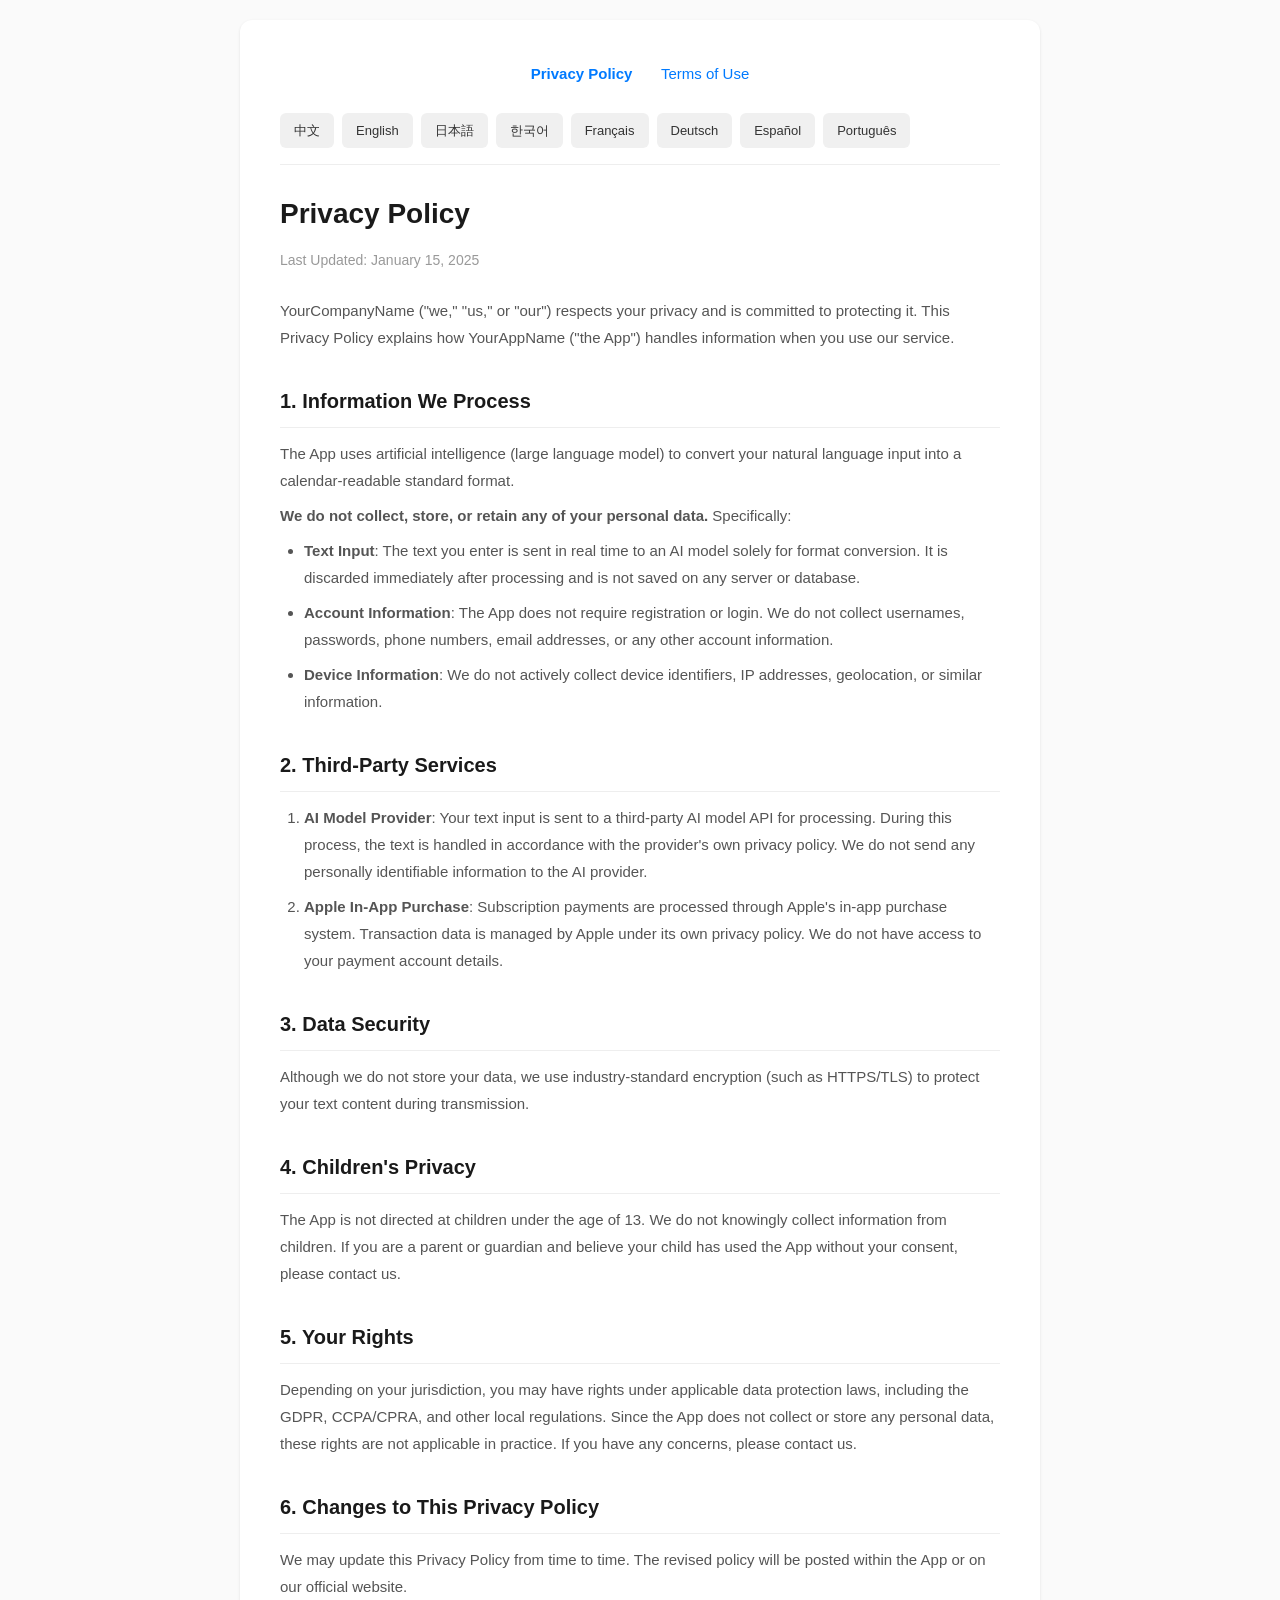
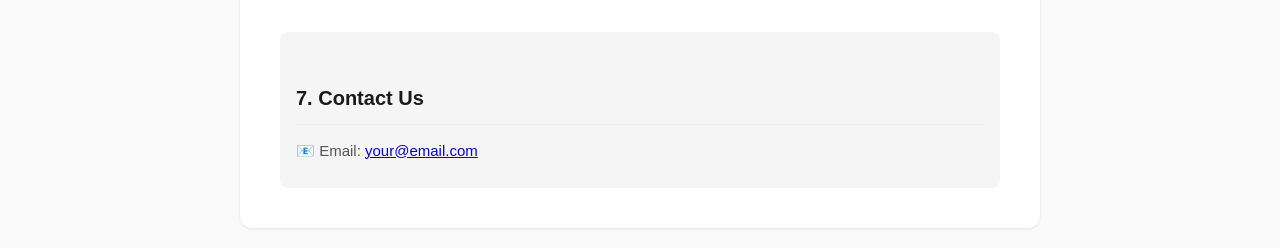
==== privacy.html @ 975d05fb "Create privacy.html" ====
<!DOCTYPE html>
<html lang="zh-CN">
<head>
    <meta charset="UTF-8">
    <meta name="viewport" content="width=device-width, initial-scale=1.0">
    <title>Privacy Policy - YourAppName</title>
    <link rel="stylesheet" href="style.css">
</head>
<body>
<div class="container">
    
    <div class="nav-links">
        <a href="privacy.html"><strong>Privacy Policy</strong></a>
        <a href="terms.html">Terms of Use</a>
    </div>

    <div class="lang-switcher">
        <a href="#" onclick="switchLang('zh')" class="active">中文</a>
        <a href="#" onclick="switchLang('en')">English</a>
        <a href="#" onclick="switchLang('ja')">日本語</a>
        <a href="#" onclick="switchLang('ko')">한국어</a>
        <a href="#" onclick="switchLang('fr')">Français</a>
        <a href="#" onclick="switchLang('de')">Deutsch</a>
        <a href="#" onclick="switchLang('es')">Español</a>
        <a href="#" onclick="switchLang('pt')">Português</a>
    </div>

    <!-- ==================== 中文 ==================== -->
    <div id="lang-zh" class="lang-section active">
        <h1>隐私政策</h1>
        <p class="update-date">最后更新日期：2025年1月15日</p>

        <p>YourCompanyName（以下简称"我们"）深知个人信息对您的重要性，我们将按照法律法规的规定，保护您的个人信息及隐私安全。在使用 YourAppName（以下简称"本应用"）之前，请您仔细阅读本隐私政策。</p>

        <h2>一、我们收集和处理的信息</h2>
        <p>本应用利用人工智能大语言模型，将您输入的自然语言文本转换为日历可读取的标准格式。</p>
        <p><strong>我们不会收集、存储或保留您的任何个人数据。</strong>具体而言：</p>
        <ul>
            <li><strong>文本输入内容</strong>：您输入的文本仅用于实时调用 AI 模型进行格式转换，处理完成后即时丢弃，不会保存至任何服务器或数据库。</li>
            <li><strong>账号信息</strong>：本应用无需注册或登录，不收集用户名、密码、手机号、邮箱等任何账号信息。</li>
            <li><strong>设备信息</strong>：我们不会主动收集您的设备标识符、IP 地址、地理位置等信息。</li>
        </ul>

        <h2>二、第三方服务</h2>
        <p>本应用可能涉及以下第三方服务：</p>
        <ol>
            <li><strong>AI 模型服务提供商</strong>：您输入的文本将被发送至第三方 AI 模型接口进行处理。该过程中，文本内容将按照服务提供商的隐私政策进行处理。我们不会向 AI 服务提供商发送任何可识别您身份的信息。</li>
            <li><strong>Apple 订阅服务</strong>：本应用的订阅付费通过 Apple 的应用内购买系统完成，相关交易信息由 Apple 根据其隐私政策处理，我们无法获取您的支付账户信息。</li>
        </ol>

        <h2>三、数据安全</h2>
        <p>尽管我们不存储您的数据，但在数据传输过程中，我们采用行业标准的加密措施（如 HTTPS/TLS）来保护您的文本内容在传输过程中的安全性。</p>

        <h2>四、儿童隐私</h2>
        <p>本应用不面向 13 周岁以下儿童。我们不会故意收集 13 周岁以下儿童的任何信息。如果您是家长或监护人，发现您的孩子在未经同意的情况下使用了本应用，请联系我们。</p>

        <h2>五、您的权利</h2>
        <p>根据您所在司法管辖区的适用法律（包括但不限于《中华人民共和国个人信息保护法》、欧盟《通用数据保护条例》(GDPR)、美国《加州消费者隐私法》(CCPA)），您可能享有知悉和查阅、更正或删除、撤回同意及投诉的权利。</p>
        <p>由于本应用不收集或存储任何个人信息，上述权利在实际操作中无需行使。如有疑问，仍可通过下方联系方式与我们联系。</p>

        <h2>六、隐私政策的变更</h2>
        <p>我们可能会不时更新本隐私政策。更新后的政策将在本应用内或官方网站上公布，请您定期查阅。</p>

        <div class="contact">
            <h2>七、联系我们</h2>
            <p>📧 邮箱：<a href="mailto:your@email.com">your@email.com</a></p>
        </div>
    </div>

    <!-- ==================== English ==================== -->
    <div id="lang-en" class="lang-section">
        <h1>Privacy Policy</h1>
        <p class="update-date">Last Updated: January 15, 2025</p>

        <p>YourCompanyName ("we," "us," or "our") respects your privacy and is committed to protecting it. This Privacy Policy explains how YourAppName ("the App") handles information when you use our service.</p>

        <h2>1. Information We Process</h2>
        <p>The App uses artificial intelligence (large language model) to convert your natural language input into a calendar-readable standard format.</p>
        <p><strong>We do not collect, store, or retain any of your personal data.</strong> Specifically:</p>
        <ul>
            <li><strong>Text Input</strong>: The text you enter is sent in real time to an AI model solely for format conversion. It is discarded immediately after processing and is not saved on any server or database.</li>
            <li><strong>Account Information</strong>: The App does not require registration or login. We do not collect usernames, passwords, phone numbers, email addresses, or any other account information.</li>
            <li><strong>Device Information</strong>: We do not actively collect device identifiers, IP addresses, geolocation, or similar information.</li>
        </ul>

        <h2>2. Third-Party Services</h2>
        <ol>
            <li><strong>AI Model Provider</strong>: Your text input is sent to a third-party AI model API for processing. During this process, the text is handled in accordance with the provider's own privacy policy. We do not send any personally identifiable information to the AI provider.</li>
            <li><strong>Apple In-App Purchase</strong>: Subscription payments are processed through Apple's in-app purchase system. Transaction data is managed by Apple under its own privacy policy. We do not have access to your payment account details.</li>
        </ol>

        <h2>3. Data Security</h2>
        <p>Although we do not store your data, we use industry-standard encryption (such as HTTPS/TLS) to protect your text content during transmission.</p>

        <h2>4. Children's Privacy</h2>
        <p>The App is not directed at children under the age of 13. We do not knowingly collect information from children. If you are a parent or guardian and believe your child has used the App without your consent, please contact us.</p>

        <h2>5. Your Rights</h2>
        <p>Depending on your jurisdiction, you may have rights under applicable data protection laws, including the GDPR, CCPA/CPRA, and other local regulations. Since the App does not collect or store any personal data, these rights are not applicable in practice. If you have any concerns, please contact us.</p>

        <h2>6. Changes to This Privacy Policy</h2>
        <p>We may update this Privacy Policy from time to time. The revised policy will be posted within the App or on our official website.</p>

        <div class="contact">
            <h2>7. Contact Us</h2>
            <p>📧 Email: <a href="mailto:your@email.com">your@email.com</a></p>
        </div>
    </div>

    <!-- ==================== 日本語 ==================== -->
    <div id="lang-ja" class="lang-section">
        <h1>プライバシーポリシー</h1>
        <p class="update-date">最終更新日：2025年1月15日</p>

        <p>YourCompanyName（以下「当社」）は、お客様の個人情報の重要性を深く認識し、適用される法令に従い、お客様のプライバシーを保護いたします。</p>

        <h2>1. 取り扱う情報について</h2>
        <p>本アプリは、AI大規模言語モデルを活用し、お客様が入力した自然言語テキストをカレンダーで読み取り可能な標準フォーマットに変換するツールです。</p>
        <p><strong>当社は、お客様の個人データを一切収集・保存・保持いたしません。</strong></p>
        <ul>
            <li><strong>テキスト入力内容</strong>：処理完了後直ちに破棄されます。いかなるサーバーやデータベースにも保存されません。</li>
            <li><strong>アカウント情報</strong>：本アプリは会員登録やログインを必要としません。</li>
            <li><strong>端末情報</strong>：当社は、端末識別子、IPアドレス、位置情報等を能動的に収集することはありません。</li>
        </ul>

        <h2>2. 第三者サービスについて</h2>
        <ol>
            <li><strong>AIモデルサービス提供者</strong>：テキストは第三者のAIモデルAPIに送信されて処理されます。個人を特定できる情報を送信することはありません。</li>
            <li><strong>Appleアプリ内課金</strong>：サブスクリプション料金はAppleのシステムを通じて処理されます。</li>
        </ol>

        <h2>3. データの安全性</h2>
        <p>データ送信時には業界標準の暗号化技術（HTTPS/TLS等）を使用しています。</p>

        <h2>4. お子様のプライバシー</h2>
        <p>本アプリは13歳未満のお子様を対象としておりません。</p>

        <h2>5. お客様の権利</h2>
        <p>本アプリは個人情報を一切収集・保存しないため、実務上これらの権利を行使する必要はございません。</p>

        <h2>6. ポリシーの変更</h2>
        <p>当社は本プライバシーポリシーを随時更新することがあります。</p>

        <div class="contact">
            <h2>7. お問い合わせ</h2>
            <p>📧 メール：<a href="mailto:your@email.com">your@email.com</a></p>
        </div>
    </div>

    <!-- 其他语言用同样的结构，这里省略，实际使用时补全 -->
    <div id="lang-ko" class="lang-section">
        <h1>개인정보 처리방침</h1>
        <p class="update-date">최종 수정일: 2025년 1월 15일</p>
        <p>준비 중입니다. 영어 버전을 참고해 주세요.</p>
    </div>
    <div id="lang-fr" class="lang-section">
        <h1>Politique de Confidentialité</h1>
        <p class="update-date">Dernière mise à jour : 15 janvier 2025</p>
        <p>En cours de préparation. Veuillez vous référer à la version anglaise.</p>
    </div>
    <div id="lang-de" class="lang-section">
        <h1>Datenschutzrichtlinie</h1>
        <p class="update-date">Stand: 15. Januar 2025</p>
        <p>In Vorbereitung. Bitte beziehen Sie sich auf die englische Version.</p>
    </div>
    <div id="lang-es" class="lang-section">
        <h1>Política de Privacidad</h1>
        <p class="update-date">Última actualización: 15 de enero de 2025</p>
        <p>En preparación. Consulte la versión en inglés.</p>
    </div>
    <div id="lang-pt" class="lang-section">
        <h1>Política de Privacidade</h1>
        <p class="update-date">Última atualização: 15 de janeiro de 2025</p>
        <p>Em preparação. Consulte a versão em inglês.</p>
    </div>

</div>

<script>
function switchLang(lang) {
    document.querySelectorAll('.lang-section').forEach(el => el.classList.remove('active'));
    document.querySelectorAll('.lang-switcher a').forEach(el => el.classList.remove('active'));
    document.getElementById('lang-' + lang).classList.add('active');
    event.target.classList.add('active');
}

// 自动检测浏览器语言
(function() {
    const userLang = navigator.language || navigator.userLanguage;
    const langMap = {
        'zh': 'zh', 'en': 'en', 'ja': 'ja', 'ko': 'ko',
        'fr': 'fr', 'de': 'de', 'es': 'es', 'pt': 'pt'
    };
    const prefix = userLang.substring(0, 2).toLowerCase();
    if (langMap[prefix]) {
        switchLang(langMap[prefix]);
    }
})();
</script>
</body>
</html>
---- style.css ----
* {
    margin: 0;
    padding: 0;
    box-sizing: border-box;
}

body {
    font-family: -apple-system, BlinkMacSystemFont, "Segoe UI", Roboto, 
                 "Helvetica Neue", Arial, sans-serif;
    line-height: 1.8;
    color: #333;
    background: #fafafa;
    padding: 20px;
}

.container {
    max-width: 800px;
    margin: 0 auto;
    background: #fff;
    padding: 40px;
    border-radius: 12px;
    box-shadow: 0 1px 3px rgba(0,0,0,0.1);
}

h1 {
    font-size: 28px;
    margin-bottom: 8px;
    color: #1a1a1a;
}

h2 {
    font-size: 20px;
    margin-top: 32px;
    margin-bottom: 12px;
    color: #1a1a1a;
    border-bottom: 1px solid #eee;
    padding-bottom: 8px;
}

h3 {
    font-size: 16px;
    margin-top: 24px;
    margin-bottom: 8px;
    color: #333;
}

p, li {
    font-size: 15px;
    margin-bottom: 8px;
    color: #555;
}

ul, ol {
    padding-left: 24px;
    margin-bottom: 16px;
}

.update-date {
    color: #999;
    font-size: 14px;
    margin-bottom: 24px;
}

.contact {
    margin-top: 32px;
    padding: 16px;
    background: #f5f5f5;
    border-radius: 8px;
}

.lang-switcher {
    display: flex;
    flex-wrap: wrap;
    gap: 8px;
    margin-bottom: 24px;
    padding-bottom: 16px;
    border-bottom: 1px solid #eee;
}

.lang-switcher a {
    padding: 6px 14px;
    background: #f0f0f0;
    border-radius: 6px;
    text-decoration: none;
    color: #333;
    font-size: 13px;
}

.lang-switcher a:hover,
.lang-switcher a.active {
    background: #007AFF;
    color: #fff;
}

.lang-section {
    display: none;
}

.lang-section.active {
    display: block;
}

.nav-links {
    text-align: center;
    margin-bottom: 24px;
}

.nav-links a {
    color: #007AFF;
    text-decoration: none;
    margin: 0 12px;
    font-size: 15px;
}

@media (max-width: 600px) {
    .container {
        padding: 20px;
    }
    h1 { font-size: 22px; }
    h2 { font-size: 18px; }
}
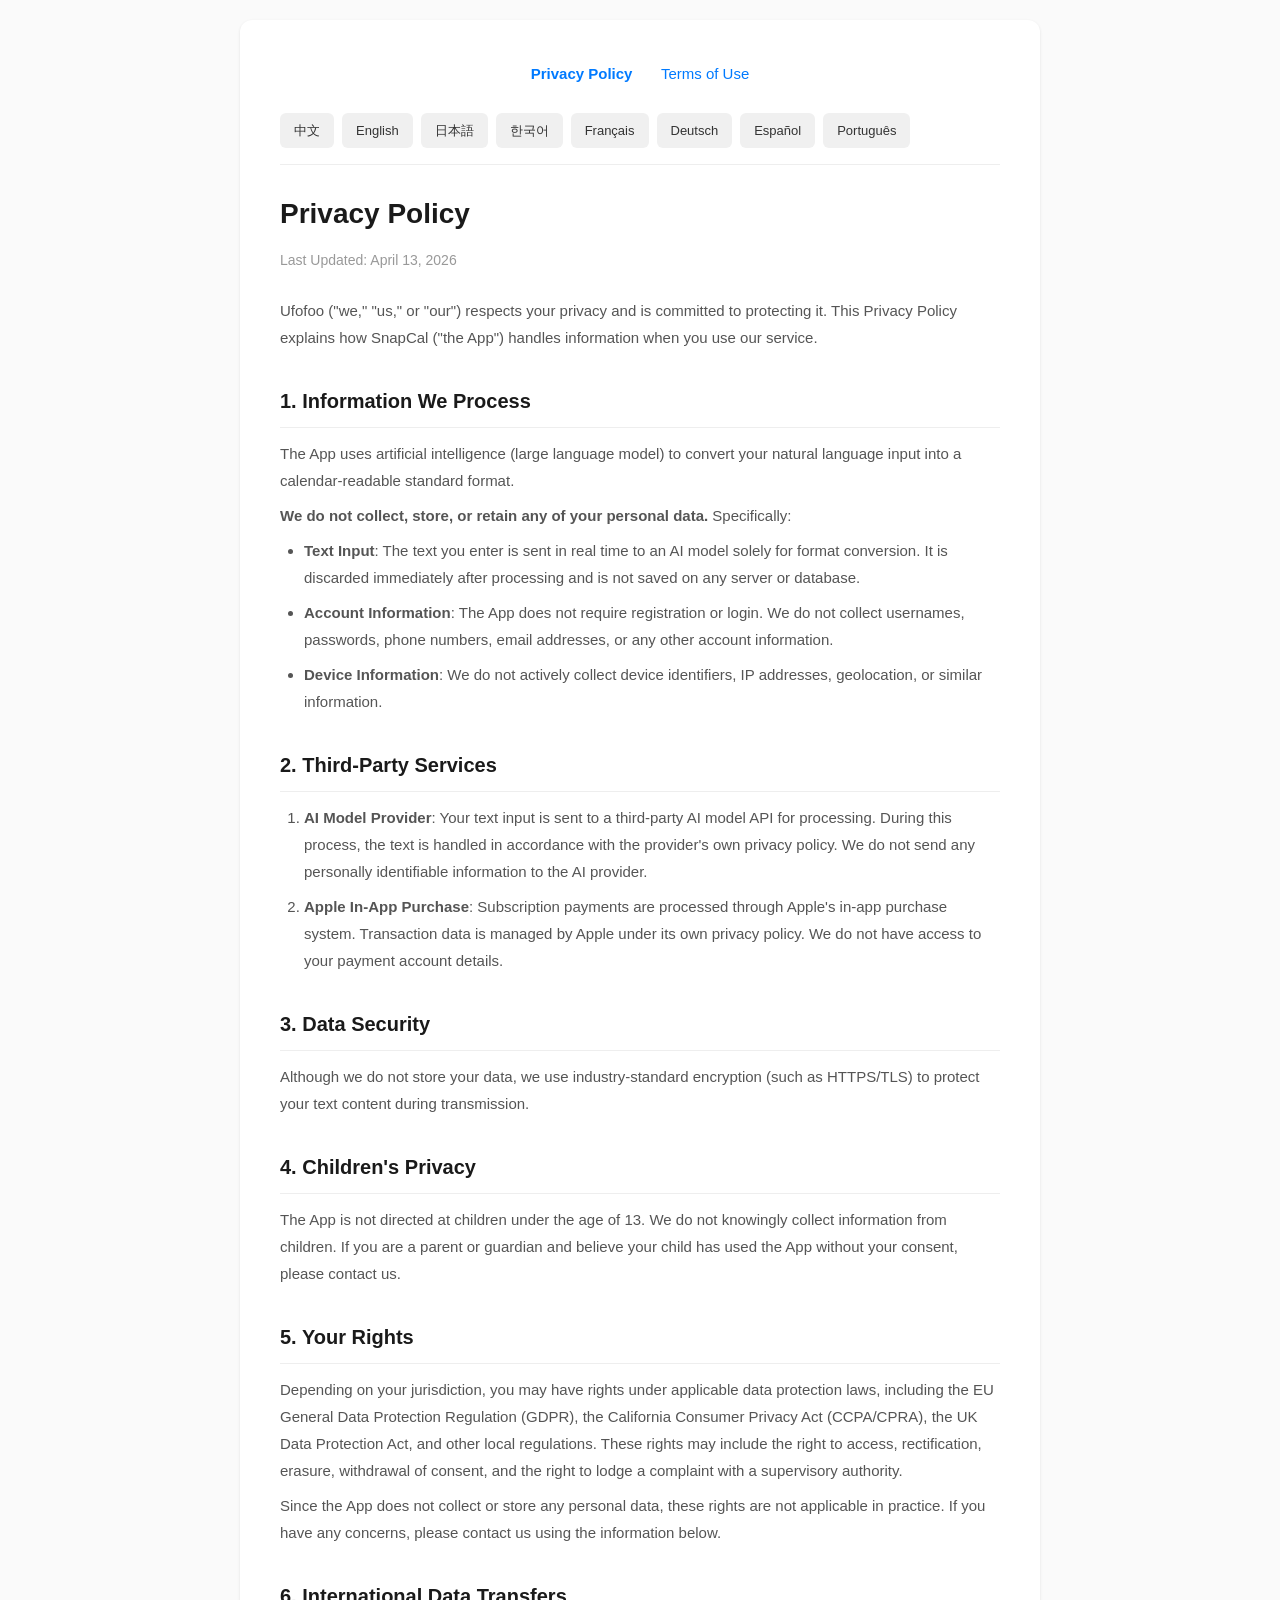
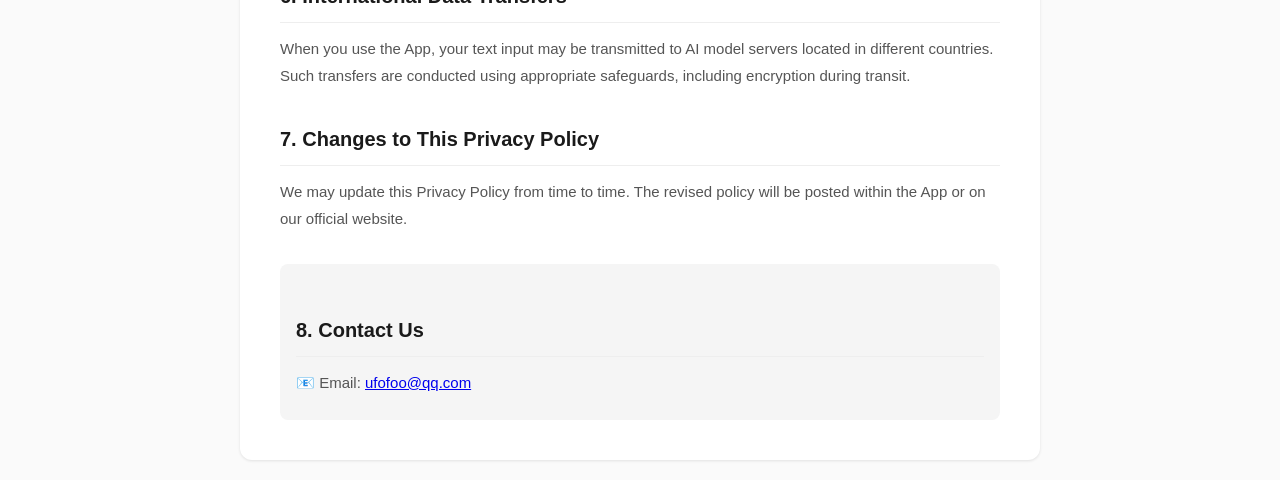
==== commit 43ecf6d3: "Update privacy.html" ====
--- a/privacy.html
+++ b/privacy.html
@@ -3,12 +3,12 @@
 <head>
     <meta charset="UTF-8">
     <meta name="viewport" content="width=device-width, initial-scale=1.0">
-    <title>Privacy Policy - YourAppName</title>
+    <title>Privacy Policy - SnapCal 速记历</title>
     <link rel="stylesheet" href="style.css">
 </head>
 <body>
 <div class="container">
-    
+
     <div class="nav-links">
         <a href="privacy.html"><strong>Privacy Policy</strong></a>
         <a href="terms.html">Terms of Use</a>
@@ -28,9 +28,9 @@
     <!-- ==================== 中文 ==================== -->
     <div id="lang-zh" class="lang-section active">
         <h1>隐私政策</h1>
-        <p class="update-date">最后更新日期：2025年1月15日</p>
-
-        <p>YourCompanyName（以下简称"我们"）深知个人信息对您的重要性，我们将按照法律法规的规定，保护您的个人信息及隐私安全。在使用 YourAppName（以下简称"本应用"）之前，请您仔细阅读本隐私政策。</p>
+        <p class="update-date">最后更新日期：2026年4月13日</p>
+
+        <p>浅水鱼ufofoo（以下简称"我们"）深知个人信息对您的重要性，我们将按照法律法规的规定，保护您的个人信息及隐私安全。在使用速记历（以下简称"本应用"）之前，请您仔细阅读本隐私政策。</p>
 
         <h2>一、我们收集和处理的信息</h2>
         <p>本应用利用人工智能大语言模型，将您输入的自然语言文本转换为日历可读取的标准格式。</p>
@@ -63,16 +63,16 @@
 
         <div class="contact">
             <h2>七、联系我们</h2>
-            <p>📧 邮箱：<a href="mailto:your@email.com">your@email.com</a></p>
+            <p>📧 邮箱：<a href="mailto:ufofoo@qq.com">ufofoo@qq.com</a></p>
         </div>
     </div>
 
     <!-- ==================== English ==================== -->
     <div id="lang-en" class="lang-section">
         <h1>Privacy Policy</h1>
-        <p class="update-date">Last Updated: January 15, 2025</p>
-
-        <p>YourCompanyName ("we," "us," or "our") respects your privacy and is committed to protecting it. This Privacy Policy explains how YourAppName ("the App") handles information when you use our service.</p>
+        <p class="update-date">Last Updated: April 13, 2026</p>
+
+        <p>Ufofoo ("we," "us," or "our") respects your privacy and is committed to protecting it. This Privacy Policy explains how SnapCal ("the App") handles information when you use our service.</p>
 
         <h2>1. Information We Process</h2>
         <p>The App uses artificial intelligence (large language model) to convert your natural language input into a calendar-readable standard format.</p>
@@ -96,105 +96,275 @@
         <p>The App is not directed at children under the age of 13. We do not knowingly collect information from children. If you are a parent or guardian and believe your child has used the App without your consent, please contact us.</p>
 
         <h2>5. Your Rights</h2>
-        <p>Depending on your jurisdiction, you may have rights under applicable data protection laws, including the GDPR, CCPA/CPRA, and other local regulations. Since the App does not collect or store any personal data, these rights are not applicable in practice. If you have any concerns, please contact us.</p>
-
-        <h2>6. Changes to This Privacy Policy</h2>
+        <p>Depending on your jurisdiction, you may have rights under applicable data protection laws, including the EU General Data Protection Regulation (GDPR), the California Consumer Privacy Act (CCPA/CPRA), the UK Data Protection Act, and other local regulations. These rights may include the right to access, rectification, erasure, withdrawal of consent, and the right to lodge a complaint with a supervisory authority.</p>
+        <p>Since the App does not collect or store any personal data, these rights are not applicable in practice. If you have any concerns, please contact us using the information below.</p>
+
+        <h2>6. International Data Transfers</h2>
+        <p>When you use the App, your text input may be transmitted to AI model servers located in different countries. Such transfers are conducted using appropriate safeguards, including encryption during transit.</p>
+
+        <h2>7. Changes to This Privacy Policy</h2>
         <p>We may update this Privacy Policy from time to time. The revised policy will be posted within the App or on our official website.</p>
 
         <div class="contact">
-            <h2>7. Contact Us</h2>
-            <p>📧 Email: <a href="mailto:your@email.com">your@email.com</a></p>
+            <h2>8. Contact Us</h2>
+            <p>📧 Email: <a href="mailto:ufofoo@qq.com">ufofoo@qq.com</a></p>
         </div>
     </div>
 
     <!-- ==================== 日本語 ==================== -->
     <div id="lang-ja" class="lang-section">
         <h1>プライバシーポリシー</h1>
-        <p class="update-date">最終更新日：2025年1月15日</p>
-
-        <p>YourCompanyName（以下「当社」）は、お客様の個人情報の重要性を深く認識し、適用される法令に従い、お客様のプライバシーを保護いたします。</p>
+        <p class="update-date">最終更新日：2026年4月13日</p>
+
+        <p>浅水鱼ufofoo（以下「当社」）は、お客様の個人情報の重要性を深く認識し、適用される法令に従い、お客様のプライバシーを保護いたします。SnapCal 速記历（以下「本アプリ」）をご利用いただく前に、本プライバシーポリシーをよくお読みください。</p>
 
         <h2>1. 取り扱う情報について</h2>
         <p>本アプリは、AI大規模言語モデルを活用し、お客様が入力した自然言語テキストをカレンダーで読み取り可能な標準フォーマットに変換するツールです。</p>
         <p><strong>当社は、お客様の個人データを一切収集・保存・保持いたしません。</strong></p>
         <ul>
-            <li><strong>テキスト入力内容</strong>：処理完了後直ちに破棄されます。いかなるサーバーやデータベースにも保存されません。</li>
-            <li><strong>アカウント情報</strong>：本アプリは会員登録やログインを必要としません。</li>
-            <li><strong>端末情報</strong>：当社は、端末識別子、IPアドレス、位置情報等を能動的に収集することはありません。</li>
+            <li><strong>テキスト入力内容</strong>：お客様が入力したテキストは、AIモデルによるフォーマット変換のためにリアルタイムで送信され、処理完了後直ちに破棄されます。いかなるサーバーやデータベースにも保存されません。</li>
+            <li><strong>アカウント情報</strong>：本アプリは会員登録やログインを必要としません。ユーザー名、パスワード、電話番号、メールアドレス等のアカウント情報は一切収集しません。</li>
+            <li><strong>端末情報</strong>：当社は、お客様の端末識別子、IPアドレス、位置情報等を能動的に収集することはありません。</li>
         </ul>
 
         <h2>2. 第三者サービスについて</h2>
         <ol>
-            <li><strong>AIモデルサービス提供者</strong>：テキストは第三者のAIモデルAPIに送信されて処理されます。個人を特定できる情報を送信することはありません。</li>
-            <li><strong>Appleアプリ内課金</strong>：サブスクリプション料金はAppleのシステムを通じて処理されます。</li>
+            <li><strong>AIモデルサービス提供者</strong>：お客様の入力テキストは、第三者のAIモデルAPIに送信されて処理されます。この過程において、テキストはサービス提供者のプライバシーポリシーに従って取り扱われます。当社からAIサービス提供者に対し、個人を特定できる情報を送信することはありません。</li>
+            <li><strong>Appleアプリ内課金</strong>：サブスクリプション料金は、Appleのアプリ内課金システムを通じて処理されます。取引情報はAppleのプライバシーポリシーに従って管理され、当社はお客様の決済アカウント情報にアクセスすることはできません。</li>
         </ol>
 
         <h2>3. データの安全性</h2>
-        <p>データ送信時には業界標準の暗号化技術（HTTPS/TLS等）を使用しています。</p>
+        <p>当社はお客様のデータを保存しませんが、データ送信時には業界標準の暗号化技術（HTTPS/TLS等）を使用し、テキスト内容の送信中の安全性を確保しています。</p>
 
         <h2>4. お子様のプライバシー</h2>
-        <p>本アプリは13歳未満のお子様を対象としておりません。</p>
+        <p>本アプリは13歳未満のお子様を対象としておりません。当社は13歳未満のお子様の情報を故意に収集することはありません。保護者の方で、お子様が同意なく本アプリを利用されたことに気づかれた場合は、下記の連絡先までご連絡ください。</p>
 
         <h2>5. お客様の権利</h2>
-        <p>本アプリは個人情報を一切収集・保存しないため、実務上これらの権利を行使する必要はございません。</p>
-
-        <h2>6. ポリシーの変更</h2>
-        <p>当社は本プライバシーポリシーを随時更新することがあります。</p>
+        <p>お客様の所在地の適用法令（個人情報保護法、EU一般データ保護規則（GDPR）等を含みます）に基づき、お客様は個人情報に関する一定の権利を有する場合があります。ただし、本アプリは個人情報を一切収集・保存しないため、実務上これらの権利を行使する必要はございません。ご不明な点がございましたら、下記までお問い合わせください。</p>
+
+        <h2>6. プライバシーポリシーの変更</h2>
+        <p>当社は、本プライバシーポリシーを随時更新することがあります。更新後のポリシーは本アプリ内または公式ウェブサイトに掲載いたします。</p>
 
         <div class="contact">
             <h2>7. お問い合わせ</h2>
-            <p>📧 メール：<a href="mailto:your@email.com">your@email.com</a></p>
-        </div>
-    </div>
-
-    <!-- 其他语言用同样的结构，这里省略，实际使用时补全 -->
+            <p>📧 メール：<a href="mailto:ufofoo@qq.com">ufofoo@qq.com</a></p>
+        </div>
+    </div>
+
+    <!-- ==================== 한국어 ==================== -->
     <div id="lang-ko" class="lang-section">
         <h1>개인정보 처리방침</h1>
-        <p class="update-date">최종 수정일: 2025년 1월 15일</p>
-        <p>준비 중입니다. 영어 버전을 참고해 주세요.</p>
-    </div>
+        <p class="update-date">최종 수정일: 2026년 4월 13일</p>
+
+        <p>浅水鱼ufofoo(이하 "당사")은 이용자의 개인정보를 소중히 여기며, 관련 법령에 따라 이용자의 개인정보와 프라이버시를 보호하기 위해 최선을 다하고 있습니다. SnapCal 速记历(이하 "본 앱")을 이용하시기 전에 본 개인정보 처리방침을 주의 깊게 읽어 주시기 바랍니다.</p>
+
+        <h2>1. 처리하는 정보</h2>
+        <p>본 앱은 인공지능 대규모 언어 모델(LLM)을 활용하여 이용자가 입력한 자연어 텍스트를 캘린더에서 읽을 수 있는 표준 형식으로 변환합니다.</p>
+        <p><strong>당사는 이용자의 개인정보를 일체 수집·저장·보유하지 않습니다.</strong> 구체적으로:</p>
+        <ul>
+            <li><strong>텍스트 입력 내용</strong>: 입력하신 텍스트는 AI 모델의 형식 변환을 위해 실시간으로 전송되며, 처리 완료 즉시 폐기됩니다. 어떠한 서버나 데이터베이스에도 저장되지 않습니다.</li>
+            <li><strong>계정 정보</strong>: 본 앱은 회원가입이나 로그인이 필요하지 않습니다. 아이디, 비밀번호, 전화번호, 이메일 주소 등 어떠한 계정 정보도 수집하지 않습니다.</li>
+            <li><strong>기기 정보</strong>: 당사는 이용자의 기기 식별자, IP 주소, 위치 정보 등을 능동적으로 수집하지 않습니다.</li>
+        </ul>
+
+        <h2>2. 제3자 서비스</h2>
+        <ol>
+            <li><strong>AI 모델 서비스 제공자</strong>: 이용자의 입력 텍스트는 제3자 AI 모델 API로 전송되어 처리됩니다. 이 과정에서 텍스트는 해당 서비스 제공자의 개인정보 처리방침에 따라 취급됩니다. 당사는 AI 서비스 제공자에게 개인을 식별할 수 있는 정보를 전송하지 않습니다.</li>
+            <li><strong>Apple 인앱 결제</strong>: 구독 결제는 Apple의 인앱 결제 시스템을 통해 처리됩니다. 거래 정보는 Apple의 개인정보 처리방침에 따라 관리되며, 당사는 이용자의 결제 계정 정보에 접근할 수 없습니다.</li>
+        </ol>
+
+        <h2>3. 데이터 보안</h2>
+        <p>당사는 이용자의 데이터를 저장하지 않지만, 데이터 전송 시 업계 표준 암호화 기술(HTTPS/TLS 등)을 사용하여 전송 중 텍스트 내용의 보안을 보장합니다.</p>
+
+        <h2>4. 아동 개인정보 보호</h2>
+        <p>본 앱은 만 14세 미만 아동을 대상으로 하지 않습니다. 당사는 만 14세 미만 아동의 정보를 고의로 수집하지 않습니다. 보호자께서 자녀가 동의 없이 본 앱을 이용한 사실을 발견하신 경우, 아래 연락처로 연락해 주시기 바랍니다.</p>
+
+        <h2>5. 이용자의 권리</h2>
+        <p>이용자는 소재지의 적용 법령(「개인정보 보호법」, EU 일반데이터보호규정(GDPR) 등 포함)에 따라 개인정보에 관한 일정한 권리를 가질 수 있습니다. 다만, 본 앱은 개인정보를 일체 수집·저장하지 않으므로, 실제로 해당 권리를 행사할 필요는 없습니다. 문의 사항이 있으시면 아래 연락처로 연락해 주시기 바랍니다.</p>
+
+        <h2>6. 개인정보 처리방침의 변경</h2>
+        <p>당사는 본 개인정보 처리방침을 수시로 변경할 수 있습니다. 변경된 방침은 본 앱 내 또는 공식 웹사이트에 게시됩니다.</p>
+
+        <div class="contact">
+            <h2>7. 문의하기</h2>
+            <p>📧 이메일: <a href="mailto:ufofoo@qq.com">ufofoo@qq.com</a></p>
+        </div>
+    </div>
+
+    <!-- ==================== Français ==================== -->
     <div id="lang-fr" class="lang-section">
         <h1>Politique de Confidentialité</h1>
-        <p class="update-date">Dernière mise à jour : 15 janvier 2025</p>
-        <p>En cours de préparation. Veuillez vous référer à la version anglaise.</p>
-    </div>
+        <p class="update-date">Dernière mise à jour : 13 avril 2026</p>
+
+        <p>Ufofoo (ci-après « nous ») accorde une grande importance à la protection de vos données personnelles et s'engage à les protéger conformément à la législation applicable. Veuillez lire attentivement la présente Politique de Confidentialité avant d'utiliser SnapCal 速记历 (ci-après « l'Application »).</p>
+
+        <h2>1. Informations que nous traitons</h2>
+        <p>L'Application utilise un modèle de langage à grande échelle (IA) pour convertir le texte en langage naturel que vous saisissez en un format standard lisible par les applications de calendrier.</p>
+        <p><strong>Nous ne collectons, ne stockons ni ne conservons aucune de vos données personnelles.</strong></p>
+        <ul>
+            <li><strong>Contenu textuel saisi</strong> : Le texte que vous saisissez est envoyé en temps réel au modèle d'IA uniquement pour la conversion de format. Il est immédiatement supprimé après traitement et n'est enregistré sur aucun serveur ni base de données.</li>
+            <li><strong>Informations de compte</strong> : L'Application ne nécessite ni inscription ni connexion. Nous ne collectons aucun nom d'utilisateur, mot de passe, numéro de téléphone, adresse e-mail ou autre information de compte.</li>
+            <li><strong>Informations sur l'appareil</strong> : Nous ne collectons pas activement les identifiants de votre appareil, votre adresse IP, votre géolocalisation ni toute information similaire.</li>
+        </ul>
+
+        <h2>2. Services tiers</h2>
+        <ol>
+            <li><strong>Fournisseur de modèle d'IA</strong> : Votre texte est envoyé à une API de modèle d'IA tiers pour traitement. Le texte est traité conformément à la politique de confidentialité du fournisseur. Nous ne transmettons aucune information personnellement identifiable au fournisseur d'IA.</li>
+            <li><strong>Achats intégrés Apple</strong> : Les paiements d'abonnement sont traités via le système d'achats intégrés d'Apple. Les informations de transaction sont gérées par Apple conformément à sa propre politique de confidentialité. Nous n'avons pas accès aux informations de votre compte de paiement.</li>
+        </ol>
+
+        <h2>3. Sécurité des données</h2>
+        <p>Bien que nous ne stockions pas vos données, nous utilisons des mesures de chiffrement conformes aux normes de l'industrie (telles que HTTPS/TLS) pour protéger la sécurité de votre contenu textuel pendant la transmission.</p>
+
+        <h2>4. Protection des mineurs</h2>
+        <p>L'Application ne s'adresse pas aux enfants de moins de 16 ans. Nous ne collectons pas sciemment d'informations concernant des mineurs. Si vous êtes un parent ou un tuteur légal et que vous constatez que votre enfant a utilisé l'Application sans votre consentement, veuillez nous contacter.</p>
+
+        <h2>5. Vos droits</h2>
+        <p>En fonction de votre juridiction, vous pouvez disposer de droits en vertu des lois applicables en matière de protection des données, notamment le Règlement Général sur la Protection des Données (RGPD) de l'Union européenne. L'Application ne collectant ni ne stockant aucune donnée personnelle, ces droits n'ont pas lieu de s'exercer en pratique. Pour toute question, veuillez nous contacter aux coordonnées ci-dessous.</p>
+
+        <h2>6. Modifications de la Politique de Confidentialité</h2>
+        <p>Nous pouvons mettre à jour la présente Politique de Confidentialité de temps à autre. La version révisée sera publiée dans l'Application ou sur notre site officiel.</p>
+
+        <div class="contact">
+            <h2>7. Nous contacter</h2>
+            <p>📧 E-mail : <a href="mailto:ufofoo@qq.com">ufofoo@qq.com</a></p>
+        </div>
+    </div>
+
+    <!-- ==================== Deutsch ==================== -->
     <div id="lang-de" class="lang-section">
         <h1>Datenschutzrichtlinie</h1>
-        <p class="update-date">Stand: 15. Januar 2025</p>
-        <p>In Vorbereitung. Bitte beziehen Sie sich auf die englische Version.</p>
-    </div>
+        <p class="update-date">Stand: 13. April 2026</p>
+
+        <p>Ufofoo (im Folgenden „wir") nimmt den Schutz Ihrer persönlichen Daten sehr ernst und verpflichtet sich, Ihre Privatsphäre gemäß den geltenden Gesetzen zu schützen. Bitte lesen Sie diese Datenschutzrichtlinie sorgfältig durch, bevor Sie SnapCal 速记历 (im Folgenden „die App") nutzen.</p>
+
+        <h2>1. Welche Informationen wir verarbeiten</h2>
+        <p>Die App nutzt ein KI-gestütztes großes Sprachmodell, um von Ihnen eingegebenen natürlichen Text in ein kalenderlesbares Standardformat umzuwandeln.</p>
+        <p><strong>Wir erheben, speichern oder bewahren keinerlei persönliche Daten von Ihnen auf.</strong></p>
+        <ul>
+            <li><strong>Texteingaben</strong>: Der von Ihnen eingegebene Text wird in Echtzeit an das KI-Modell zur Formatumwandlung übermittelt und nach der Verarbeitung sofort verworfen. Er wird auf keinem Server oder in keiner Datenbank gespeichert.</li>
+            <li><strong>Kontoinformationen</strong>: Die App erfordert keine Registrierung oder Anmeldung. Wir erheben keine Benutzernamen, Passwörter, Telefonnummern, E-Mail-Adressen oder sonstige Kontodaten.</li>
+            <li><strong>Geräteinformationen</strong>: Wir erheben nicht aktiv Gerätekennungen, IP-Adressen, Standortdaten oder ähnliche Informationen.</li>
+        </ul>
+
+        <h2>2. Drittanbieterdienste</h2>
+        <ol>
+            <li><strong>KI-Modell-Anbieter</strong>: Ihr eingegebener Text wird zur Verarbeitung an eine KI-Modell-API eines Drittanbieters übermittelt. Dabei wird der Text gemäß der Datenschutzrichtlinie des jeweiligen Anbieters behandelt. Wir übermitteln dem KI-Anbieter keine personenbezogenen Daten.</li>
+            <li><strong>Apple In-App-Käufe</strong>: Abonnementzahlungen werden über Apples In-App-Kaufsystem abgewickelt. Transaktionsdaten werden von Apple gemäß dessen eigener Datenschutzrichtlinie verwaltet. Wir haben keinen Zugang zu Ihren Zahlungskontodaten.</li>
+        </ol>
+
+        <h2>3. Datensicherheit</h2>
+        <p>Obwohl wir Ihre Daten nicht speichern, setzen wir bei der Datenübertragung branchenübliche Verschlüsselungsmaßnahmen (wie HTTPS/TLS) ein, um die Sicherheit Ihrer Textinhalte während der Übertragung zu gewährleisten.</p>
+
+        <h2>4. Datenschutz für Kinder</h2>
+        <p>Die App richtet sich nicht an Kinder unter 16 Jahren. Wir erheben wissentlich keine Daten von Kindern. Wenn Sie als Elternteil oder Erziehungsberechtigter feststellen, dass Ihr Kind die App ohne Ihre Zustimmung genutzt hat, kontaktieren Sie uns bitte.</p>
+
+        <h2>5. Ihre Rechte</h2>
+        <p>Je nach Ihrer Rechtsordnung können Ihnen gemäß den geltenden Datenschutzgesetzen bestimmte Rechte zustehen, insbesondere gemäß der Datenschutz-Grundverordnung (DSGVO) der EU und dem Bundesdatenschutzgesetz (BDSG). Da die App keinerlei personenbezogene Daten erhebt oder speichert, besteht in der Praxis keine Notwendigkeit, diese Rechte auszuüben. Bei Fragen wenden Sie sich bitte an die unten angegebene Kontaktadresse.</p>
+
+        <h2>6. Änderungen dieser Datenschutzrichtlinie</h2>
+        <p>Wir können diese Datenschutzrichtlinie von Zeit zu Zeit aktualisieren. Die aktualisierte Fassung wird in der App oder auf unserer offiziellen Website veröffentlicht.</p>
+
+        <div class="contact">
+            <h2>7. Kontakt</h2>
+            <p>📧 E-Mail: <a href="mailto:ufofoo@qq.com">ufofoo@qq.com</a></p>
+        </div>
+    </div>
+
+    <!-- ==================== Español ==================== -->
     <div id="lang-es" class="lang-section">
         <h1>Política de Privacidad</h1>
-        <p class="update-date">Última actualización: 15 de enero de 2025</p>
-        <p>En preparación. Consulte la versión en inglés.</p>
-    </div>
+        <p class="update-date">Última actualización: 13 de abril de 2026</p>
+
+        <p>Ufofoo (en adelante, "nosotros") valora la importancia de su información personal y se compromete a proteger su privacidad de conformidad con la legislación aplicable. Le rogamos que lea detenidamente la presente Política de Privacidad antes de utilizar SnapCal 速记历 (en adelante, "la Aplicación").</p>
+
+        <h2>1. Información que tratamos</h2>
+        <p>La Aplicación utiliza un modelo de lenguaje de gran escala basado en inteligencia artificial para convertir el texto en lenguaje natural que usted introduce en un formato estándar legible por aplicaciones de calendario.</p>
+        <p><strong>No recopilamos, almacenamos ni conservamos ningún dato personal suyo.</strong></p>
+        <ul>
+            <li><strong>Contenido de texto introducido</strong>: El texto que usted introduce se envía en tiempo real al modelo de IA exclusivamente para la conversión de formato. Se descarta de inmediato tras el procesamiento y no se guarda en ningún servidor ni base de datos.</li>
+            <li><strong>Información de cuenta</strong>: La Aplicación no requiere registro ni inicio de sesión. No recopilamos nombres de usuario, contraseñas, números de teléfono, direcciones de correo electrónico ni ningún otro dato de cuenta.</li>
+            <li><strong>Información del dispositivo</strong>: No recopilamos activamente identificadores de dispositivo, direcciones IP, datos de geolocalización ni información similar.</li>
+        </ul>
+
+        <h2>2. Servicios de terceros</h2>
+        <ol>
+            <li><strong>Proveedor de modelo de IA</strong>: Su texto se envía a una API de un modelo de IA de un tercero para su procesamiento. No transmitimos al proveedor de IA ninguna información que permita identificarle personalmente.</li>
+            <li><strong>Compras integradas de Apple</strong>: Los pagos de suscripción se procesan a través del sistema de compras integradas de Apple. No tenemos acceso a la información de su cuenta de pago.</li>
+        </ol>
+
+        <h2>3. Seguridad de los datos</h2>
+        <p>Aunque no almacenamos sus datos, utilizamos medidas de cifrado estándar del sector (como HTTPS/TLS) para proteger la seguridad de su contenido textual durante la transmisión.</p>
+
+        <h2>4. Privacidad de los menores</h2>
+        <p>La Aplicación no está dirigida a menores de 13 años. No recopilamos deliberadamente información de menores. Si usted es padre, madre o tutor y descubre que su hijo ha utilizado la Aplicación sin su consentimiento, póngase en contacto con nosotros.</p>
+
+        <h2>5. Sus derechos</h2>
+        <p>En función de su jurisdicción, usted puede tener derechos en virtud de la legislación aplicable en materia de protección de datos, incluidos el RGPD de la UE y la LOPD de España. Dado que la Aplicación no recopila ni almacena datos personales, estos derechos no resultan aplicables en la práctica. Para cualquier consulta, puede contactarnos en la dirección indicada a continuación.</p>
+
+        <h2>6. Modificaciones de la Política de Privacidad</h2>
+        <p>Podemos actualizar la presente Política de Privacidad periódicamente. La versión revisada se publicará en la Aplicación o en nuestro sitio web oficial.</p>
+
+        <div class="contact">
+            <h2>7. Contacto</h2>
+            <p>📧 Correo electrónico: <a href="mailto:ufofoo@qq.com">ufofoo@qq.com</a></p>
+        </div>
+    </div>
+
+    <!-- ==================== Português ==================== -->
     <div id="lang-pt" class="lang-section">
         <h1>Política de Privacidade</h1>
-        <p class="update-date">Última atualização: 15 de janeiro de 2025</p>
-        <p>Em preparação. Consulte a versão em inglês.</p>
+        <p class="update-date">Última atualização: 13 de abril de 2026</p>
+
+        <p>Ufofoo (doravante "nós") reconhece a importância da proteção dos seus dados pessoais e se compromete a proteger sua privacidade em conformidade com a legislação aplicável. Por favor, leia atentamente esta Política de Privacidade antes de utilizar o SnapCal 速记历 (doravante "o Aplicativo").</p>
+
+        <h2>1. Informações que processamos</h2>
+        <p>O Aplicativo utiliza um modelo de linguagem de grande escala baseado em inteligência artificial para converter o texto em linguagem natural que você digita em um formato padrão legível por aplicativos de calendário.</p>
+        <p><strong>Nós não coletamos, armazenamos ou retemos nenhum dado pessoal seu.</strong></p>
+        <ul>
+            <li><strong>Conteúdo de texto digitado</strong>: O texto que você digita é enviado em tempo real ao modelo de IA exclusivamente para conversão de formato. Ele é descartado imediatamente após o processamento e não é salvo em nenhum servidor ou banco de dados.</li>
+            <li><strong>Informações de conta</strong>: O Aplicativo não requer cadastro ou login. Não coletamos nomes de usuário, senhas, números de telefone, endereços de e-mail ou quaisquer outras informações de conta.</li>
+            <li><strong>Informações do dispositivo</strong>: Não coletamos ativamente identificadores de dispositivo, endereços IP, dados de geolocalização ou informações semelhantes.</li>
+        </ul>
+
+        <h2>2. Serviços de terceiros</h2>
+        <ol>
+            <li><strong>Provedor do modelo de IA</strong>: Seu texto é enviado a uma API de modelo de IA de terceiros para processamento. Não transmitimos ao provedor de IA nenhuma informação que permita identificá-lo pessoalmente.</li>
+            <li><strong>Compras dentro do app da Apple</strong>: Os pagamentos de assinatura são processados pelo sistema de compras dentro do app da Apple. Não temos acesso às informações da sua conta de pagamento.</li>
+        </ol>
+
+        <h2>3. Segurança dos dados</h2>
+        <p>Embora não armazenemos seus dados, utilizamos medidas de criptografia padrão da indústria (como HTTPS/TLS) para proteger a segurança do seu conteúdo textual durante a transmissão.</p>
+
+        <h2>4. Privacidade de crianças</h2>
+        <p>O Aplicativo não se destina a crianças menores de 13 anos. Não coletamos intencionalmente informações de crianças. Se você é pai, mãe ou responsável legal e descobriu que seu filho utilizou o Aplicativo sem o seu consentimento, entre em contato conosco.</p>
+
+        <h2>5. Seus direitos</h2>
+        <p>Dependendo da sua jurisdição, você pode ter direitos previstos nas leis de proteção de dados aplicáveis, incluindo a LGPD do Brasil e o GDPR da UE. Como o Aplicativo não coleta nem armazena dados pessoais, esses direitos não são aplicáveis na prática. Para quaisquer dúvidas, entre em contato conosco pelo endereço indicado abaixo.</p>
+
+        <h2>6. Alterações nesta Política de Privacidade</h2>
+        <p>Podemos atualizar esta Política de Privacidade periodicamente. A versão revisada será publicada no Aplicativo ou em nosso site oficial.</p>
+
+        <div class="contact">
+            <h2>7. Fale conosco</h2>
+            <p>📧 E-mail: <a href="mailto:ufofoo@qq.com">ufofoo@qq.com</a></p>
+        </div>
     </div>
 
 </div>
 
 <script>
 function switchLang(lang) {
-    document.querySelectorAll('.lang-section').forEach(el => el.classList.remove('active'));
-    document.querySelectorAll('.lang-switcher a').forEach(el => el.classList.remove('active'));
+    document.querySelectorAll('.lang-section').forEach(function(el) { el.classList.remove('active'); });
+    document.querySelectorAll('.lang-switcher a').forEach(function(el) { el.classList.remove('active'); });
     document.getElementById('lang-' + lang).classList.add('active');
     event.target.classList.add('active');
 }
-
-// 自动检测浏览器语言
 (function() {
-    const userLang = navigator.language || navigator.userLanguage;
-    const langMap = {
-        'zh': 'zh', 'en': 'en', 'ja': 'ja', 'ko': 'ko',
-        'fr': 'fr', 'de': 'de', 'es': 'es', 'pt': 'pt'
-    };
-    const prefix = userLang.substring(0, 2).toLowerCase();
-    if (langMap[prefix]) {
-        switchLang(langMap[prefix]);
-    }
+    var userLang = navigator.language || navigator.userLanguage;
+    var langMap = { 'zh': 'zh', 'en': 'en', 'ja': 'ja', 'ko': 'ko', 'fr': 'fr', 'de': 'de', 'es': 'es', 'pt': 'pt' };
+    var prefix = userLang.substring(0, 2).toLowerCase();
+    if (langMap[prefix]) { switchLang(langMap[prefix]); }
 })();
 </script>
 </body>
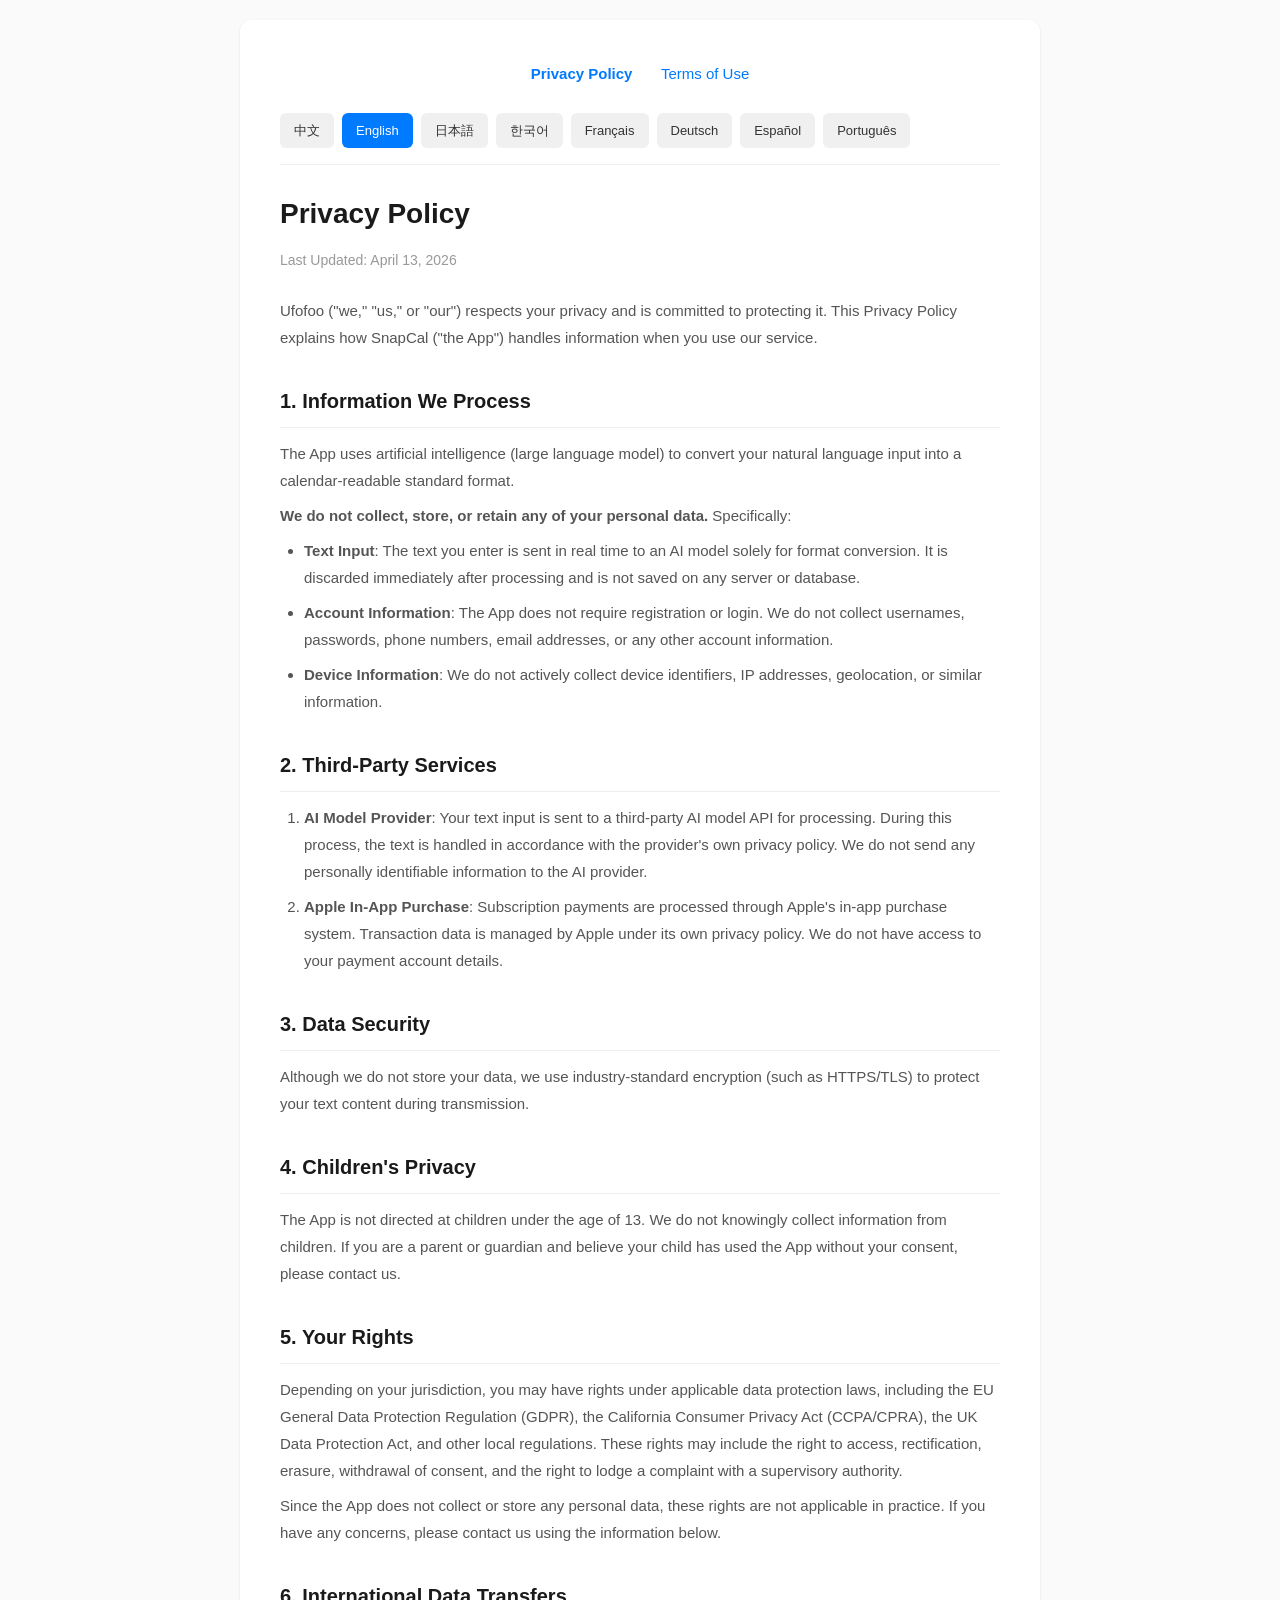
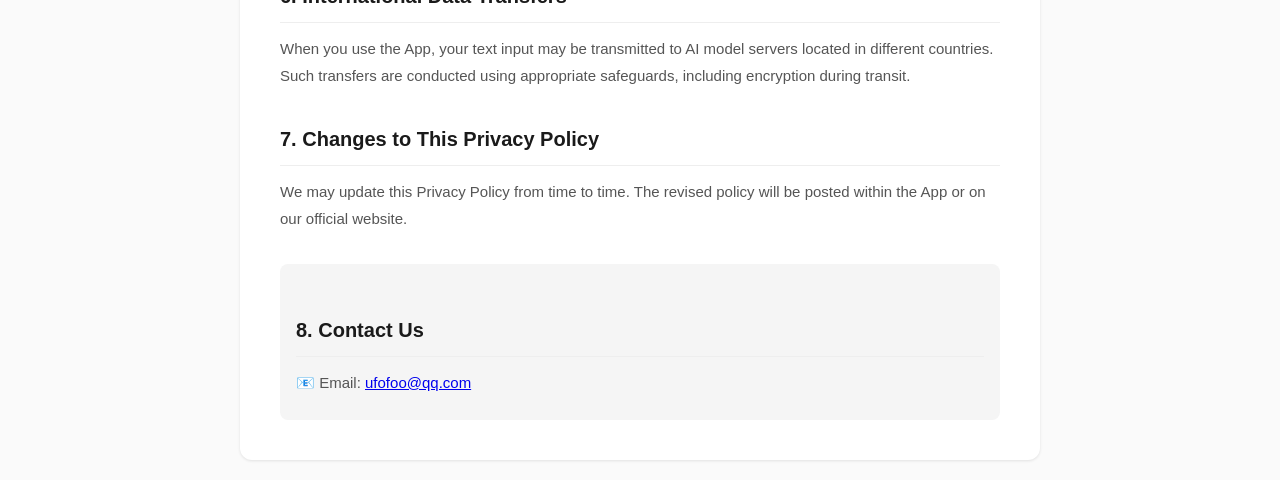
==== commit c413f524: "privacy.html" ====
--- a/privacy.html
+++ b/privacy.html
@@ -10,9 +10,9 @@
 <div class="container">
 
     <div class="nav-links">
-        <a href="privacy.html"><strong>Privacy Policy</strong></a>
-        <a href="terms.html">Terms of Use</a>
-    </div>
+    <a href="privacy.html" id="nav-privacy"><strong>Privacy Policy</strong></a>
+    <a href="terms.html" id="nav-terms">Terms of Use</a>
+</div>
 
     <div class="lang-switcher">
         <a href="#" onclick="switchLang('zh')" class="active">中文</a>
@@ -354,17 +354,44 @@
 </div>
 
 <script>
+var navText = {
+    zh: { privacy: '隐私政策', terms: '使用条款' },
+    en: { privacy: 'Privacy Policy', terms: 'Terms of Use' },
+    ja: { privacy: 'プライバシーポリシー', terms: '利用規約' },
+    ko: { privacy: '개인정보 처리방침', terms: '이용약관' },
+    fr: { privacy: 'Politique de Confidentialité', terms: "Conditions d'Utilisation" },
+    de: { privacy: 'Datenschutzrichtlinie', terms: 'Nutzungsbedingungen' },
+    es: { privacy: 'Política de Privacidad', terms: 'Condiciones de Uso' },
+    pt: { privacy: 'Política de Privacidade', terms: 'Termos de Uso' }
+};
+
 function switchLang(lang) {
     document.querySelectorAll('.lang-section').forEach(function(el) { el.classList.remove('active'); });
     document.querySelectorAll('.lang-switcher a').forEach(function(el) { el.classList.remove('active'); });
     document.getElementById('lang-' + lang).classList.add('active');
     event.target.classList.add('active');
+
+    var t = navText[lang] || navText['en'];
+    document.getElementById('nav-privacy').innerHTML = '<strong>' + t.privacy + '</strong>';
+    document.getElementById('nav-terms').textContent = t.terms;
 }
+
 (function() {
     var userLang = navigator.language || navigator.userLanguage;
     var langMap = { 'zh': 'zh', 'en': 'en', 'ja': 'ja', 'ko': 'ko', 'fr': 'fr', 'de': 'de', 'es': 'es', 'pt': 'pt' };
     var prefix = userLang.substring(0, 2).toLowerCase();
-    if (langMap[prefix]) { switchLang(langMap[prefix]); }
+    if (langMap[prefix]) {
+        document.querySelectorAll('.lang-section').forEach(function(el) { el.classList.remove('active'); });
+        document.querySelectorAll('.lang-switcher a').forEach(function(el) { el.classList.remove('active'); });
+        document.getElementById('lang-' + langMap[prefix]).classList.add('active');
+        var btns = document.querySelectorAll('.lang-switcher a');
+        var langOrder = ['zh','en','ja','ko','fr','de','es','pt'];
+        var idx = langOrder.indexOf(langMap[prefix]);
+        if (idx >= 0 && btns[idx]) { btns[idx].classList.add('active'); }
+        var t = navText[langMap[prefix]] || navText['en'];
+        document.getElementById('nav-privacy').innerHTML = '<strong>' + t.privacy + '</strong>';
+        document.getElementById('nav-terms').textContent = t.terms;
+    }
 })();
 </script>
 </body>
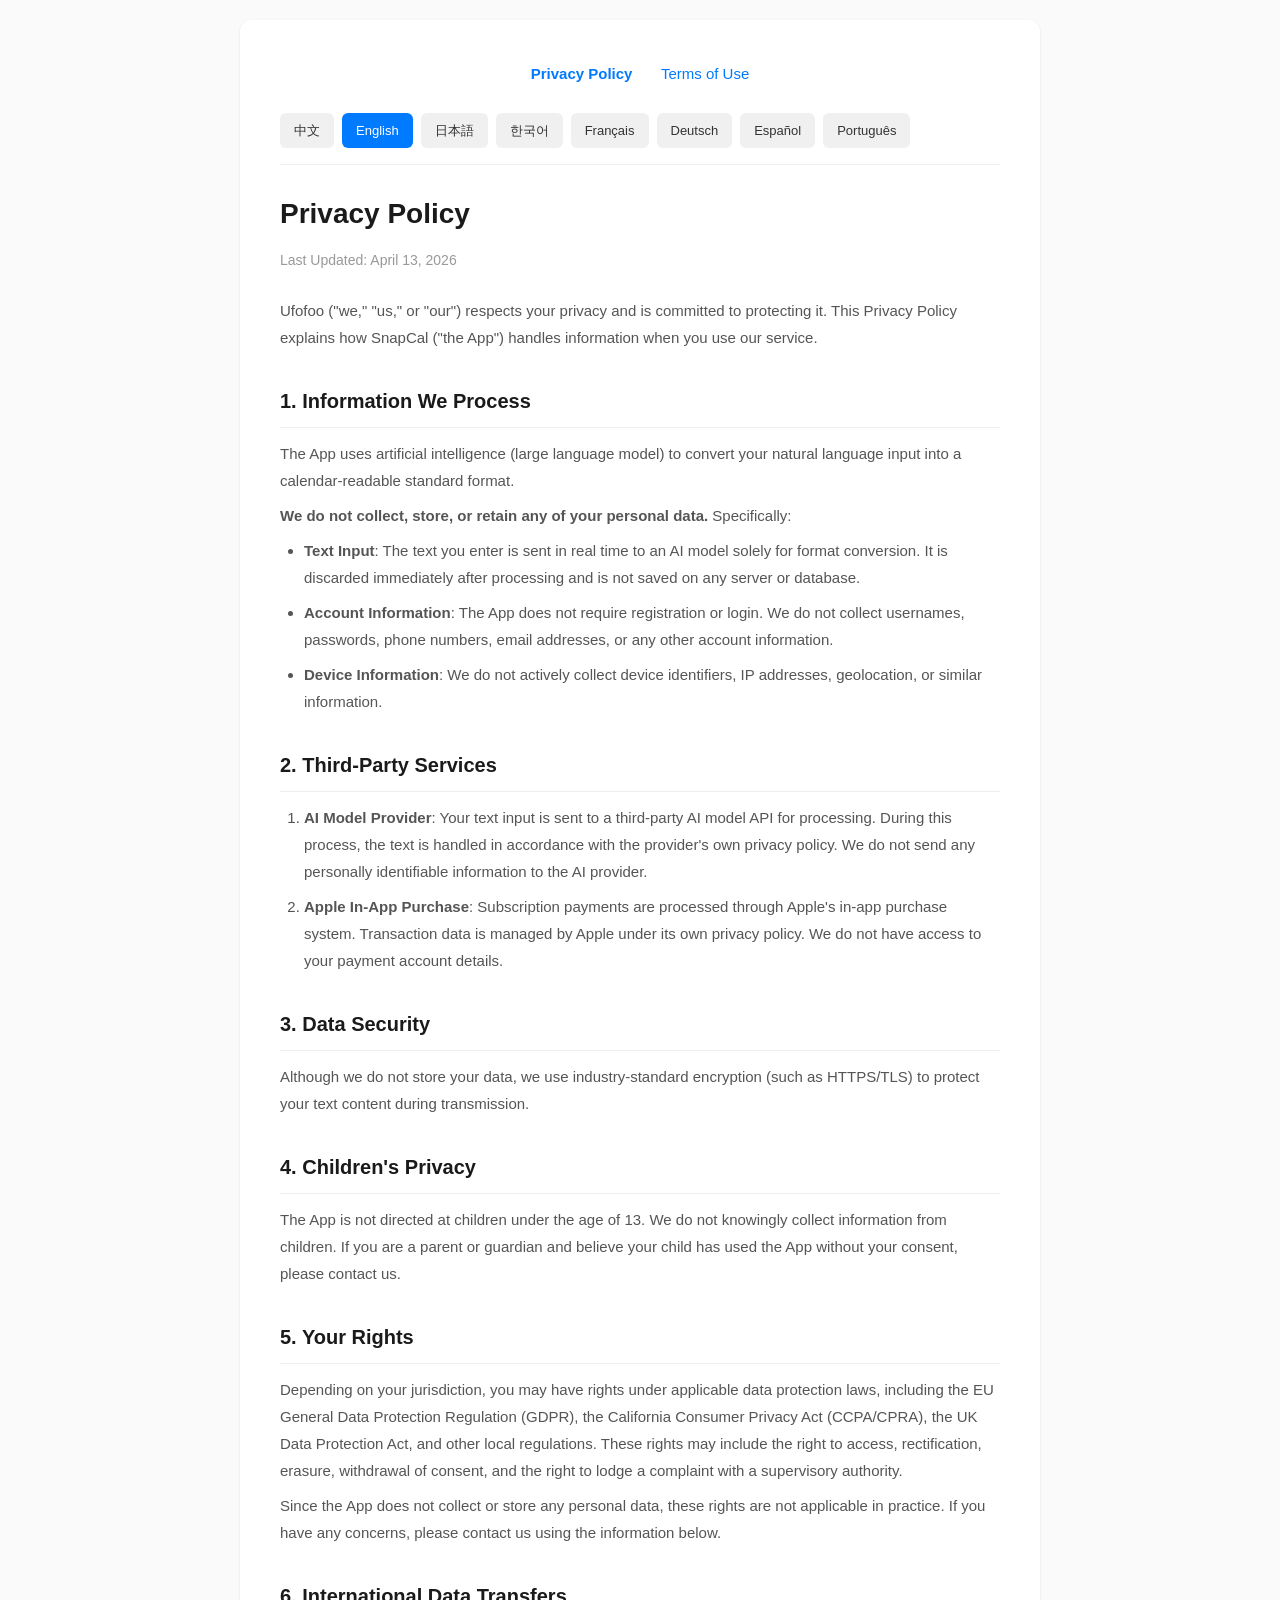
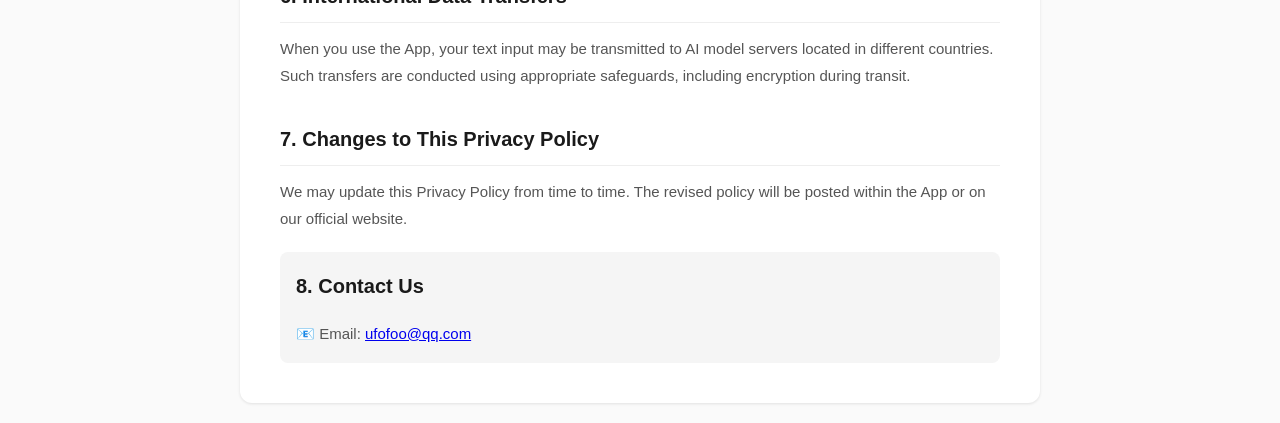
==== commit eb6a1e00: "Update privacy.html" ====
--- a/privacy.html
+++ b/privacy.html
@@ -3,7 +3,7 @@
 <head>
     <meta charset="UTF-8">
     <meta name="viewport" content="width=device-width, initial-scale=1.0">
-    <title>Privacy Policy - SnapCal 速记历</title>
+    <title>Privacy Policy - SnapCal 速记历/速記曆/SnapCal/スナカレ</title>
     <link rel="stylesheet" href="style.css">
 </head>
 <body>
@@ -30,7 +30,7 @@
         <h1>隐私政策</h1>
         <p class="update-date">最后更新日期：2026年4月13日</p>
 
-        <p>浅水鱼ufofoo（以下简称"我们"）深知个人信息对您的重要性，我们将按照法律法规的规定，保护您的个人信息及隐私安全。在使用速记历（以下简称"本应用"）之前，请您仔细阅读本隐私政策。</p>
+        <p>浅水鱼ufofoo（以下简称"我们"）深知个人信息对您的重要性，我们将按照法律法规的规定，保护您的个人信息及隐私安全。在使用速记历/速記曆/SnapCal/スナカレ（以下简称"本应用"）之前，请您仔细阅读本隐私政策。</p>
 
         <h2>一、我们收集和处理的信息</h2>
         <p>本应用利用人工智能大语言模型，将您输入的自然语言文本转换为日历可读取的标准格式。</p>
@@ -156,7 +156,7 @@
         <h1>개인정보 처리방침</h1>
         <p class="update-date">최종 수정일: 2026년 4월 13일</p>
 
-        <p>浅水鱼ufofoo(이하 "당사")은 이용자의 개인정보를 소중히 여기며, 관련 법령에 따라 이용자의 개인정보와 프라이버시를 보호하기 위해 최선을 다하고 있습니다. SnapCal 速记历(이하 "본 앱")을 이용하시기 전에 본 개인정보 처리방침을 주의 깊게 읽어 주시기 바랍니다.</p>
+        <p>浅水鱼ufofoo(이하 "당사")은 이용자의 개인정보를 소중히 여기며, 관련 법령에 따라 이용자의 개인정보와 프라이버시를 보호하기 위해 최선을 다하고 있습니다. SnapCal 速记历/速記曆/SnapCal/スナカレ(이하 "본 앱")을 이용하시기 전에 본 개인정보 처리방침을 주의 깊게 읽어 주시기 바랍니다.</p>
 
         <h2>1. 처리하는 정보</h2>
         <p>본 앱은 인공지능 대규모 언어 모델(LLM)을 활용하여 이용자가 입력한 자연어 텍스트를 캘린더에서 읽을 수 있는 표준 형식으로 변환합니다.</p>
@@ -196,7 +196,7 @@
         <h1>Politique de Confidentialité</h1>
         <p class="update-date">Dernière mise à jour : 13 avril 2026</p>
 
-        <p>Ufofoo (ci-après « nous ») accorde une grande importance à la protection de vos données personnelles et s'engage à les protéger conformément à la législation applicable. Veuillez lire attentivement la présente Politique de Confidentialité avant d'utiliser SnapCal 速记历 (ci-après « l'Application »).</p>
+        <p>Ufofoo (ci-après « nous ») accorde une grande importance à la protection de vos données personnelles et s'engage à les protéger conformément à la législation applicable. Veuillez lire attentivement la présente Politique de Confidentialité avant d'utiliser SnapCal 速记历/速記曆/SnapCal/スナカレ (ci-après « l'Application »).</p>
 
         <h2>1. Informations que nous traitons</h2>
         <p>L'Application utilise un modèle de langage à grande échelle (IA) pour convertir le texte en langage naturel que vous saisissez en un format standard lisible par les applications de calendrier.</p>
@@ -236,7 +236,7 @@
         <h1>Datenschutzrichtlinie</h1>
         <p class="update-date">Stand: 13. April 2026</p>
 
-        <p>Ufofoo (im Folgenden „wir") nimmt den Schutz Ihrer persönlichen Daten sehr ernst und verpflichtet sich, Ihre Privatsphäre gemäß den geltenden Gesetzen zu schützen. Bitte lesen Sie diese Datenschutzrichtlinie sorgfältig durch, bevor Sie SnapCal 速记历 (im Folgenden „die App") nutzen.</p>
+        <p>Ufofoo (im Folgenden „wir") nimmt den Schutz Ihrer persönlichen Daten sehr ernst und verpflichtet sich, Ihre Privatsphäre gemäß den geltenden Gesetzen zu schützen. Bitte lesen Sie diese Datenschutzrichtlinie sorgfältig durch, bevor Sie SnapCal 速记历/速記曆/SnapCal/スナカレ (im Folgenden „die App") nutzen.</p>
 
         <h2>1. Welche Informationen wir verarbeiten</h2>
         <p>Die App nutzt ein KI-gestütztes großes Sprachmodell, um von Ihnen eingegebenen natürlichen Text in ein kalenderlesbares Standardformat umzuwandeln.</p>
@@ -276,7 +276,7 @@
         <h1>Política de Privacidad</h1>
         <p class="update-date">Última actualización: 13 de abril de 2026</p>
 
-        <p>Ufofoo (en adelante, "nosotros") valora la importancia de su información personal y se compromete a proteger su privacidad de conformidad con la legislación aplicable. Le rogamos que lea detenidamente la presente Política de Privacidad antes de utilizar SnapCal 速记历 (en adelante, "la Aplicación").</p>
+        <p>Ufofoo (en adelante, "nosotros") valora la importancia de su información personal y se compromete a proteger su privacidad de conformidad con la legislación aplicable. Le rogamos que lea detenidamente la presente Política de Privacidad antes de utilizar SnapCal 速记历/速記曆/SnapCal/スナカレ (en adelante, "la Aplicación").</p>
 
         <h2>1. Información que tratamos</h2>
         <p>La Aplicación utiliza un modelo de lenguaje de gran escala basado en inteligencia artificial para convertir el texto en lenguaje natural que usted introduce en un formato estándar legible por aplicaciones de calendario.</p>
@@ -316,7 +316,7 @@
         <h1>Política de Privacidade</h1>
         <p class="update-date">Última atualização: 13 de abril de 2026</p>
 
-        <p>Ufofoo (doravante "nós") reconhece a importância da proteção dos seus dados pessoais e se compromete a proteger sua privacidade em conformidade com a legislação aplicável. Por favor, leia atentamente esta Política de Privacidade antes de utilizar o SnapCal 速记历 (doravante "o Aplicativo").</p>
+        <p>Ufofoo (doravante "nós") reconhece a importância da proteção dos seus dados pessoais e se compromete a proteger sua privacidade em conformidade com a legislação aplicável. Por favor, leia atentamente esta Política de Privacidade antes de utilizar o SnapCal 速记历/速記曆/SnapCal/スナカレ (doravante "o Aplicativo").</p>
 
         <h2>1. Informações que processamos</h2>
         <p>O Aplicativo utiliza um modelo de linguagem de grande escala baseado em inteligência artificial para converter o texto em linguagem natural que você digita em um formato padrão legível por aplicativos de calendário.</p>
--- a/style.css
+++ b/style.css
@@ -62,10 +62,16 @@
 }
 
 .contact {
-    margin-top: 32px;
-    padding: 16px;
+    margin-top: 20px;
+    padding: 16px 16px 8px 16px;
     background: #f5f5f5;
     border-radius: 8px;
+}
+
+.contact h2 {
+    margin-top: 0;
+    border-bottom: none;
+    padding-bottom: 4px;
 }
 
 .lang-switcher {
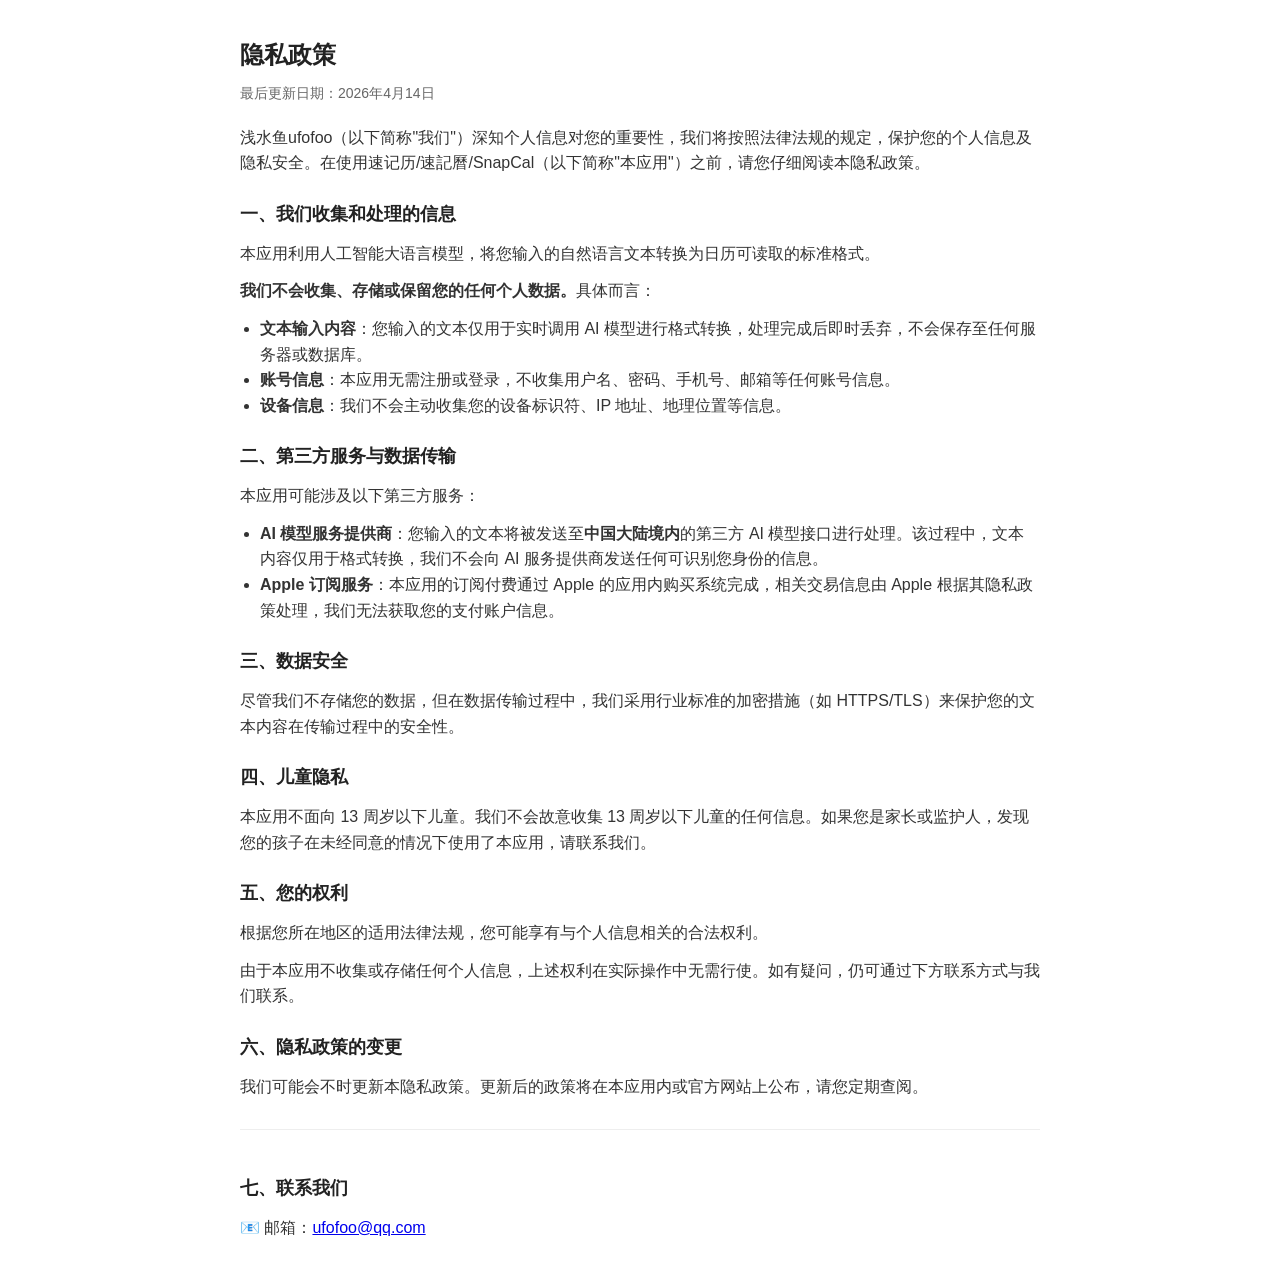
==== commit a282ff3a: "Update privacy.html" ====
--- a/privacy.html
+++ b/privacy.html
@@ -1,398 +1,60 @@
 <!DOCTYPE html>
 <html lang="zh-CN">
 <head>
-    <meta charset="UTF-8">
-    <meta name="viewport" content="width=device-width, initial-scale=1.0">
-    <title>Privacy Policy - SnapCal 速记历/速記曆/SnapCal/スナカレ</title>
-    <link rel="stylesheet" href="style.css">
+<meta charset="UTF-8">
+<meta name="viewport" content="width=device-width, initial-scale=1.0">
+<title>隐私政策 - SnapCal 速记历</title>
+<style>
+body{font-family:-apple-system, BlinkMacSystemFont, "Segoe UI", Roboto, sans-serif; line-height:1.6; padding:20px; max-width:800px; margin:0 auto; color:#333;}
+h1,h2{color:#222; font-weight:600;}
+h1{font-size:24px; margin-bottom:8px;}
+h2{font-size:18px; margin-top:24px; margin-bottom:12px;}
+p{margin:0 0 12px 0;}
+ul{margin:0 0 12px 20px; padding:0;}
+.update-date{color:#666; font-size:14px; margin-bottom:20px;}
+.contact{margin-top:30px; padding-top:20px; border-top:1px solid #eee;}
+</style>
 </head>
+
 <body>
-<div class="container">
+<h1>隐私政策</h1>
+<p class="update-date">最后更新日期：2026年4月14日</p>
 
-    <div class="nav-links">
-    <a href="privacy.html" id="nav-privacy"><strong>Privacy Policy</strong></a>
-    <a href="terms.html" id="nav-terms">Terms of Use</a>
+<p>浅水鱼ufofoo（以下简称"我们"）深知个人信息对您的重要性，我们将按照法律法规的规定，保护您的个人信息及隐私安全。在使用速记历/速記曆/SnapCal（以下简称"本应用"）之前，请您仔细阅读本隐私政策。</p>
+
+<h2>一、我们收集和处理的信息</h2>
+<p>本应用利用人工智能大语言模型，将您输入的自然语言文本转换为日历可读取的标准格式。</p>
+<p><strong>我们不会收集、存储或保留您的任何个人数据。</strong>具体而言：</p>
+<ul>
+  <li><strong>文本输入内容</strong>：您输入的文本仅用于实时调用 AI 模型进行格式转换，处理完成后即时丢弃，不会保存至任何服务器或数据库。</li>
+  <li><strong>账号信息</strong>：本应用无需注册或登录，不收集用户名、密码、手机号、邮箱等任何账号信息。</li>
+  <li><strong>设备信息</strong>：我们不会主动收集您的设备标识符、IP 地址、地理位置等信息。</li>
+</ul>
+
+<h2>二、第三方服务与数据传输</h2>
+<p>本应用可能涉及以下第三方服务：</p>
+<ul>
+  <li><strong>AI 模型服务提供商</strong>：您输入的文本将被发送至<strong>中国大陆境内</strong>的第三方 AI 模型接口进行处理。该过程中，文本内容仅用于格式转换，我们不会向 AI 服务提供商发送任何可识别您身份的信息。</li>
+  <li><strong>Apple 订阅服务</strong>：本应用的订阅付费通过 Apple 的应用内购买系统完成，相关交易信息由 Apple 根据其隐私政策处理，我们无法获取您的支付账户信息。</li>
+</ul>
+
+<h2>三、数据安全</h2>
+<p>尽管我们不存储您的数据，但在数据传输过程中，我们采用行业标准的加密措施（如 HTTPS/TLS）来保护您的文本内容在传输过程中的安全性。</p>
+
+<h2>四、儿童隐私</h2>
+<p>本应用不面向 13 周岁以下儿童。我们不会故意收集 13 周岁以下儿童的任何信息。如果您是家长或监护人，发现您的孩子在未经同意的情况下使用了本应用，请联系我们。</p>
+
+<h2>五、您的权利</h2>
+<p>根据您所在地区的适用法律法规，您可能享有与个人信息相关的合法权利。</p>
+<p>由于本应用不收集或存储任何个人信息，上述权利在实际操作中无需行使。如有疑问，仍可通过下方联系方式与我们联系。</p>
+
+<h2>六、隐私政策的变更</h2>
+<p>我们可能会不时更新本隐私政策。更新后的政策将在本应用内或官方网站上公布，请您定期查阅。</p>
+
+<div class="contact">
+<h2>七、联系我们</h2>
+<p>📧 邮箱：<a href="mailto:ufofoo@qq.com">ufofoo@qq.com</a></p>
 </div>
 
-    <div class="lang-switcher">
-        <a href="#" onclick="switchLang('zh')" class="active">中文</a>
-        <a href="#" onclick="switchLang('en')">English</a>
-        <a href="#" onclick="switchLang('ja')">日本語</a>
-        <a href="#" onclick="switchLang('ko')">한국어</a>
-        <a href="#" onclick="switchLang('fr')">Français</a>
-        <a href="#" onclick="switchLang('de')">Deutsch</a>
-        <a href="#" onclick="switchLang('es')">Español</a>
-        <a href="#" onclick="switchLang('pt')">Português</a>
-    </div>
-
-    <!-- ==================== 中文 ==================== -->
-    <div id="lang-zh" class="lang-section active">
-        <h1>隐私政策</h1>
-        <p class="update-date">最后更新日期：2026年4月13日</p>
-
-        <p>浅水鱼ufofoo（以下简称"我们"）深知个人信息对您的重要性，我们将按照法律法规的规定，保护您的个人信息及隐私安全。在使用速记历/速記曆/SnapCal/スナカレ（以下简称"本应用"）之前，请您仔细阅读本隐私政策。</p>
-
-        <h2>一、我们收集和处理的信息</h2>
-        <p>本应用利用人工智能大语言模型，将您输入的自然语言文本转换为日历可读取的标准格式。</p>
-        <p><strong>我们不会收集、存储或保留您的任何个人数据。</strong>具体而言：</p>
-        <ul>
-            <li><strong>文本输入内容</strong>：您输入的文本仅用于实时调用 AI 模型进行格式转换，处理完成后即时丢弃，不会保存至任何服务器或数据库。</li>
-            <li><strong>账号信息</strong>：本应用无需注册或登录，不收集用户名、密码、手机号、邮箱等任何账号信息。</li>
-            <li><strong>设备信息</strong>：我们不会主动收集您的设备标识符、IP 地址、地理位置等信息。</li>
-        </ul>
-
-        <h2>二、第三方服务</h2>
-        <p>本应用可能涉及以下第三方服务：</p>
-        <ol>
-            <li><strong>AI 模型服务提供商</strong>：您输入的文本将被发送至第三方 AI 模型接口进行处理。该过程中，文本内容将按照服务提供商的隐私政策进行处理。我们不会向 AI 服务提供商发送任何可识别您身份的信息。</li>
-            <li><strong>Apple 订阅服务</strong>：本应用的订阅付费通过 Apple 的应用内购买系统完成，相关交易信息由 Apple 根据其隐私政策处理，我们无法获取您的支付账户信息。</li>
-        </ol>
-
-        <h2>三、数据安全</h2>
-        <p>尽管我们不存储您的数据，但在数据传输过程中，我们采用行业标准的加密措施（如 HTTPS/TLS）来保护您的文本内容在传输过程中的安全性。</p>
-
-        <h2>四、儿童隐私</h2>
-        <p>本应用不面向 13 周岁以下儿童。我们不会故意收集 13 周岁以下儿童的任何信息。如果您是家长或监护人，发现您的孩子在未经同意的情况下使用了本应用，请联系我们。</p>
-
-        <h2>五、您的权利</h2>
-        <p>根据您所在司法管辖区的适用法律（包括但不限于《中华人民共和国个人信息保护法》、欧盟《通用数据保护条例》(GDPR)、美国《加州消费者隐私法》(CCPA)），您可能享有知悉和查阅、更正或删除、撤回同意及投诉的权利。</p>
-        <p>由于本应用不收集或存储任何个人信息，上述权利在实际操作中无需行使。如有疑问，仍可通过下方联系方式与我们联系。</p>
-
-        <h2>六、隐私政策的变更</h2>
-        <p>我们可能会不时更新本隐私政策。更新后的政策将在本应用内或官方网站上公布，请您定期查阅。</p>
-
-        <div class="contact">
-            <h2>七、联系我们</h2>
-            <p>📧 邮箱：<a href="mailto:ufofoo@qq.com">ufofoo@qq.com</a></p>
-        </div>
-    </div>
-
-    <!-- ==================== English ==================== -->
-    <div id="lang-en" class="lang-section">
-        <h1>Privacy Policy</h1>
-        <p class="update-date">Last Updated: April 13, 2026</p>
-
-        <p>Ufofoo ("we," "us," or "our") respects your privacy and is committed to protecting it. This Privacy Policy explains how SnapCal ("the App") handles information when you use our service.</p>
-
-        <h2>1. Information We Process</h2>
-        <p>The App uses artificial intelligence (large language model) to convert your natural language input into a calendar-readable standard format.</p>
-        <p><strong>We do not collect, store, or retain any of your personal data.</strong> Specifically:</p>
-        <ul>
-            <li><strong>Text Input</strong>: The text you enter is sent in real time to an AI model solely for format conversion. It is discarded immediately after processing and is not saved on any server or database.</li>
-            <li><strong>Account Information</strong>: The App does not require registration or login. We do not collect usernames, passwords, phone numbers, email addresses, or any other account information.</li>
-            <li><strong>Device Information</strong>: We do not actively collect device identifiers, IP addresses, geolocation, or similar information.</li>
-        </ul>
-
-        <h2>2. Third-Party Services</h2>
-        <ol>
-            <li><strong>AI Model Provider</strong>: Your text input is sent to a third-party AI model API for processing. During this process, the text is handled in accordance with the provider's own privacy policy. We do not send any personally identifiable information to the AI provider.</li>
-            <li><strong>Apple In-App Purchase</strong>: Subscription payments are processed through Apple's in-app purchase system. Transaction data is managed by Apple under its own privacy policy. We do not have access to your payment account details.</li>
-        </ol>
-
-        <h2>3. Data Security</h2>
-        <p>Although we do not store your data, we use industry-standard encryption (such as HTTPS/TLS) to protect your text content during transmission.</p>
-
-        <h2>4. Children's Privacy</h2>
-        <p>The App is not directed at children under the age of 13. We do not knowingly collect information from children. If you are a parent or guardian and believe your child has used the App without your consent, please contact us.</p>
-
-        <h2>5. Your Rights</h2>
-        <p>Depending on your jurisdiction, you may have rights under applicable data protection laws, including the EU General Data Protection Regulation (GDPR), the California Consumer Privacy Act (CCPA/CPRA), the UK Data Protection Act, and other local regulations. These rights may include the right to access, rectification, erasure, withdrawal of consent, and the right to lodge a complaint with a supervisory authority.</p>
-        <p>Since the App does not collect or store any personal data, these rights are not applicable in practice. If you have any concerns, please contact us using the information below.</p>
-
-        <h2>6. International Data Transfers</h2>
-        <p>When you use the App, your text input may be transmitted to AI model servers located in different countries. Such transfers are conducted using appropriate safeguards, including encryption during transit.</p>
-
-        <h2>7. Changes to This Privacy Policy</h2>
-        <p>We may update this Privacy Policy from time to time. The revised policy will be posted within the App or on our official website.</p>
-
-        <div class="contact">
-            <h2>8. Contact Us</h2>
-            <p>📧 Email: <a href="mailto:ufofoo@qq.com">ufofoo@qq.com</a></p>
-        </div>
-    </div>
-
-    <!-- ==================== 日本語 ==================== -->
-    <div id="lang-ja" class="lang-section">
-        <h1>プライバシーポリシー</h1>
-        <p class="update-date">最終更新日：2026年4月13日</p>
-
-        <p>浅水鱼ufofoo（以下「当社」）は、お客様の個人情報の重要性を深く認識し、適用される法令に従い、お客様のプライバシーを保護いたします。SnapCal 速記历（以下「本アプリ」）をご利用いただく前に、本プライバシーポリシーをよくお読みください。</p>
-
-        <h2>1. 取り扱う情報について</h2>
-        <p>本アプリは、AI大規模言語モデルを活用し、お客様が入力した自然言語テキストをカレンダーで読み取り可能な標準フォーマットに変換するツールです。</p>
-        <p><strong>当社は、お客様の個人データを一切収集・保存・保持いたしません。</strong></p>
-        <ul>
-            <li><strong>テキスト入力内容</strong>：お客様が入力したテキストは、AIモデルによるフォーマット変換のためにリアルタイムで送信され、処理完了後直ちに破棄されます。いかなるサーバーやデータベースにも保存されません。</li>
-            <li><strong>アカウント情報</strong>：本アプリは会員登録やログインを必要としません。ユーザー名、パスワード、電話番号、メールアドレス等のアカウント情報は一切収集しません。</li>
-            <li><strong>端末情報</strong>：当社は、お客様の端末識別子、IPアドレス、位置情報等を能動的に収集することはありません。</li>
-        </ul>
-
-        <h2>2. 第三者サービスについて</h2>
-        <ol>
-            <li><strong>AIモデルサービス提供者</strong>：お客様の入力テキストは、第三者のAIモデルAPIに送信されて処理されます。この過程において、テキストはサービス提供者のプライバシーポリシーに従って取り扱われます。当社からAIサービス提供者に対し、個人を特定できる情報を送信することはありません。</li>
-            <li><strong>Appleアプリ内課金</strong>：サブスクリプション料金は、Appleのアプリ内課金システムを通じて処理されます。取引情報はAppleのプライバシーポリシーに従って管理され、当社はお客様の決済アカウント情報にアクセスすることはできません。</li>
-        </ol>
-
-        <h2>3. データの安全性</h2>
-        <p>当社はお客様のデータを保存しませんが、データ送信時には業界標準の暗号化技術（HTTPS/TLS等）を使用し、テキスト内容の送信中の安全性を確保しています。</p>
-
-        <h2>4. お子様のプライバシー</h2>
-        <p>本アプリは13歳未満のお子様を対象としておりません。当社は13歳未満のお子様の情報を故意に収集することはありません。保護者の方で、お子様が同意なく本アプリを利用されたことに気づかれた場合は、下記の連絡先までご連絡ください。</p>
-
-        <h2>5. お客様の権利</h2>
-        <p>お客様の所在地の適用法令（個人情報保護法、EU一般データ保護規則（GDPR）等を含みます）に基づき、お客様は個人情報に関する一定の権利を有する場合があります。ただし、本アプリは個人情報を一切収集・保存しないため、実務上これらの権利を行使する必要はございません。ご不明な点がございましたら、下記までお問い合わせください。</p>
-
-        <h2>6. プライバシーポリシーの変更</h2>
-        <p>当社は、本プライバシーポリシーを随時更新することがあります。更新後のポリシーは本アプリ内または公式ウェブサイトに掲載いたします。</p>
-
-        <div class="contact">
-            <h2>7. お問い合わせ</h2>
-            <p>📧 メール：<a href="mailto:ufofoo@qq.com">ufofoo@qq.com</a></p>
-        </div>
-    </div>
-
-    <!-- ==================== 한국어 ==================== -->
-    <div id="lang-ko" class="lang-section">
-        <h1>개인정보 처리방침</h1>
-        <p class="update-date">최종 수정일: 2026년 4월 13일</p>
-
-        <p>浅水鱼ufofoo(이하 "당사")은 이용자의 개인정보를 소중히 여기며, 관련 법령에 따라 이용자의 개인정보와 프라이버시를 보호하기 위해 최선을 다하고 있습니다. SnapCal 速记历/速記曆/SnapCal/スナカレ(이하 "본 앱")을 이용하시기 전에 본 개인정보 처리방침을 주의 깊게 읽어 주시기 바랍니다.</p>
-
-        <h2>1. 처리하는 정보</h2>
-        <p>본 앱은 인공지능 대규모 언어 모델(LLM)을 활용하여 이용자가 입력한 자연어 텍스트를 캘린더에서 읽을 수 있는 표준 형식으로 변환합니다.</p>
-        <p><strong>당사는 이용자의 개인정보를 일체 수집·저장·보유하지 않습니다.</strong> 구체적으로:</p>
-        <ul>
-            <li><strong>텍스트 입력 내용</strong>: 입력하신 텍스트는 AI 모델의 형식 변환을 위해 실시간으로 전송되며, 처리 완료 즉시 폐기됩니다. 어떠한 서버나 데이터베이스에도 저장되지 않습니다.</li>
-            <li><strong>계정 정보</strong>: 본 앱은 회원가입이나 로그인이 필요하지 않습니다. 아이디, 비밀번호, 전화번호, 이메일 주소 등 어떠한 계정 정보도 수집하지 않습니다.</li>
-            <li><strong>기기 정보</strong>: 당사는 이용자의 기기 식별자, IP 주소, 위치 정보 등을 능동적으로 수집하지 않습니다.</li>
-        </ul>
-
-        <h2>2. 제3자 서비스</h2>
-        <ol>
-            <li><strong>AI 모델 서비스 제공자</strong>: 이용자의 입력 텍스트는 제3자 AI 모델 API로 전송되어 처리됩니다. 이 과정에서 텍스트는 해당 서비스 제공자의 개인정보 처리방침에 따라 취급됩니다. 당사는 AI 서비스 제공자에게 개인을 식별할 수 있는 정보를 전송하지 않습니다.</li>
-            <li><strong>Apple 인앱 결제</strong>: 구독 결제는 Apple의 인앱 결제 시스템을 통해 처리됩니다. 거래 정보는 Apple의 개인정보 처리방침에 따라 관리되며, 당사는 이용자의 결제 계정 정보에 접근할 수 없습니다.</li>
-        </ol>
-
-        <h2>3. 데이터 보안</h2>
-        <p>당사는 이용자의 데이터를 저장하지 않지만, 데이터 전송 시 업계 표준 암호화 기술(HTTPS/TLS 등)을 사용하여 전송 중 텍스트 내용의 보안을 보장합니다.</p>
-
-        <h2>4. 아동 개인정보 보호</h2>
-        <p>본 앱은 만 14세 미만 아동을 대상으로 하지 않습니다. 당사는 만 14세 미만 아동의 정보를 고의로 수집하지 않습니다. 보호자께서 자녀가 동의 없이 본 앱을 이용한 사실을 발견하신 경우, 아래 연락처로 연락해 주시기 바랍니다.</p>
-
-        <h2>5. 이용자의 권리</h2>
-        <p>이용자는 소재지의 적용 법령(「개인정보 보호법」, EU 일반데이터보호규정(GDPR) 등 포함)에 따라 개인정보에 관한 일정한 권리를 가질 수 있습니다. 다만, 본 앱은 개인정보를 일체 수집·저장하지 않으므로, 실제로 해당 권리를 행사할 필요는 없습니다. 문의 사항이 있으시면 아래 연락처로 연락해 주시기 바랍니다.</p>
-
-        <h2>6. 개인정보 처리방침의 변경</h2>
-        <p>당사는 본 개인정보 처리방침을 수시로 변경할 수 있습니다. 변경된 방침은 본 앱 내 또는 공식 웹사이트에 게시됩니다.</p>
-
-        <div class="contact">
-            <h2>7. 문의하기</h2>
-            <p>📧 이메일: <a href="mailto:ufofoo@qq.com">ufofoo@qq.com</a></p>
-        </div>
-    </div>
-
-    <!-- ==================== Français ==================== -->
-    <div id="lang-fr" class="lang-section">
-        <h1>Politique de Confidentialité</h1>
-        <p class="update-date">Dernière mise à jour : 13 avril 2026</p>
-
-        <p>Ufofoo (ci-après « nous ») accorde une grande importance à la protection de vos données personnelles et s'engage à les protéger conformément à la législation applicable. Veuillez lire attentivement la présente Politique de Confidentialité avant d'utiliser SnapCal 速记历/速記曆/SnapCal/スナカレ (ci-après « l'Application »).</p>
-
-        <h2>1. Informations que nous traitons</h2>
-        <p>L'Application utilise un modèle de langage à grande échelle (IA) pour convertir le texte en langage naturel que vous saisissez en un format standard lisible par les applications de calendrier.</p>
-        <p><strong>Nous ne collectons, ne stockons ni ne conservons aucune de vos données personnelles.</strong></p>
-        <ul>
-            <li><strong>Contenu textuel saisi</strong> : Le texte que vous saisissez est envoyé en temps réel au modèle d'IA uniquement pour la conversion de format. Il est immédiatement supprimé après traitement et n'est enregistré sur aucun serveur ni base de données.</li>
-            <li><strong>Informations de compte</strong> : L'Application ne nécessite ni inscription ni connexion. Nous ne collectons aucun nom d'utilisateur, mot de passe, numéro de téléphone, adresse e-mail ou autre information de compte.</li>
-            <li><strong>Informations sur l'appareil</strong> : Nous ne collectons pas activement les identifiants de votre appareil, votre adresse IP, votre géolocalisation ni toute information similaire.</li>
-        </ul>
-
-        <h2>2. Services tiers</h2>
-        <ol>
-            <li><strong>Fournisseur de modèle d'IA</strong> : Votre texte est envoyé à une API de modèle d'IA tiers pour traitement. Le texte est traité conformément à la politique de confidentialité du fournisseur. Nous ne transmettons aucune information personnellement identifiable au fournisseur d'IA.</li>
-            <li><strong>Achats intégrés Apple</strong> : Les paiements d'abonnement sont traités via le système d'achats intégrés d'Apple. Les informations de transaction sont gérées par Apple conformément à sa propre politique de confidentialité. Nous n'avons pas accès aux informations de votre compte de paiement.</li>
-        </ol>
-
-        <h2>3. Sécurité des données</h2>
-        <p>Bien que nous ne stockions pas vos données, nous utilisons des mesures de chiffrement conformes aux normes de l'industrie (telles que HTTPS/TLS) pour protéger la sécurité de votre contenu textuel pendant la transmission.</p>
-
-        <h2>4. Protection des mineurs</h2>
-        <p>L'Application ne s'adresse pas aux enfants de moins de 16 ans. Nous ne collectons pas sciemment d'informations concernant des mineurs. Si vous êtes un parent ou un tuteur légal et que vous constatez que votre enfant a utilisé l'Application sans votre consentement, veuillez nous contacter.</p>
-
-        <h2>5. Vos droits</h2>
-        <p>En fonction de votre juridiction, vous pouvez disposer de droits en vertu des lois applicables en matière de protection des données, notamment le Règlement Général sur la Protection des Données (RGPD) de l'Union européenne. L'Application ne collectant ni ne stockant aucune donnée personnelle, ces droits n'ont pas lieu de s'exercer en pratique. Pour toute question, veuillez nous contacter aux coordonnées ci-dessous.</p>
-
-        <h2>6. Modifications de la Politique de Confidentialité</h2>
-        <p>Nous pouvons mettre à jour la présente Politique de Confidentialité de temps à autre. La version révisée sera publiée dans l'Application ou sur notre site officiel.</p>
-
-        <div class="contact">
-            <h2>7. Nous contacter</h2>
-            <p>📧 E-mail : <a href="mailto:ufofoo@qq.com">ufofoo@qq.com</a></p>
-        </div>
-    </div>
-
-    <!-- ==================== Deutsch ==================== -->
-    <div id="lang-de" class="lang-section">
-        <h1>Datenschutzrichtlinie</h1>
-        <p class="update-date">Stand: 13. April 2026</p>
-
-        <p>Ufofoo (im Folgenden „wir") nimmt den Schutz Ihrer persönlichen Daten sehr ernst und verpflichtet sich, Ihre Privatsphäre gemäß den geltenden Gesetzen zu schützen. Bitte lesen Sie diese Datenschutzrichtlinie sorgfältig durch, bevor Sie SnapCal 速记历/速記曆/SnapCal/スナカレ (im Folgenden „die App") nutzen.</p>
-
-        <h2>1. Welche Informationen wir verarbeiten</h2>
-        <p>Die App nutzt ein KI-gestütztes großes Sprachmodell, um von Ihnen eingegebenen natürlichen Text in ein kalenderlesbares Standardformat umzuwandeln.</p>
-        <p><strong>Wir erheben, speichern oder bewahren keinerlei persönliche Daten von Ihnen auf.</strong></p>
-        <ul>
-            <li><strong>Texteingaben</strong>: Der von Ihnen eingegebene Text wird in Echtzeit an das KI-Modell zur Formatumwandlung übermittelt und nach der Verarbeitung sofort verworfen. Er wird auf keinem Server oder in keiner Datenbank gespeichert.</li>
-            <li><strong>Kontoinformationen</strong>: Die App erfordert keine Registrierung oder Anmeldung. Wir erheben keine Benutzernamen, Passwörter, Telefonnummern, E-Mail-Adressen oder sonstige Kontodaten.</li>
-            <li><strong>Geräteinformationen</strong>: Wir erheben nicht aktiv Gerätekennungen, IP-Adressen, Standortdaten oder ähnliche Informationen.</li>
-        </ul>
-
-        <h2>2. Drittanbieterdienste</h2>
-        <ol>
-            <li><strong>KI-Modell-Anbieter</strong>: Ihr eingegebener Text wird zur Verarbeitung an eine KI-Modell-API eines Drittanbieters übermittelt. Dabei wird der Text gemäß der Datenschutzrichtlinie des jeweiligen Anbieters behandelt. Wir übermitteln dem KI-Anbieter keine personenbezogenen Daten.</li>
-            <li><strong>Apple In-App-Käufe</strong>: Abonnementzahlungen werden über Apples In-App-Kaufsystem abgewickelt. Transaktionsdaten werden von Apple gemäß dessen eigener Datenschutzrichtlinie verwaltet. Wir haben keinen Zugang zu Ihren Zahlungskontodaten.</li>
-        </ol>
-
-        <h2>3. Datensicherheit</h2>
-        <p>Obwohl wir Ihre Daten nicht speichern, setzen wir bei der Datenübertragung branchenübliche Verschlüsselungsmaßnahmen (wie HTTPS/TLS) ein, um die Sicherheit Ihrer Textinhalte während der Übertragung zu gewährleisten.</p>
-
-        <h2>4. Datenschutz für Kinder</h2>
-        <p>Die App richtet sich nicht an Kinder unter 16 Jahren. Wir erheben wissentlich keine Daten von Kindern. Wenn Sie als Elternteil oder Erziehungsberechtigter feststellen, dass Ihr Kind die App ohne Ihre Zustimmung genutzt hat, kontaktieren Sie uns bitte.</p>
-
-        <h2>5. Ihre Rechte</h2>
-        <p>Je nach Ihrer Rechtsordnung können Ihnen gemäß den geltenden Datenschutzgesetzen bestimmte Rechte zustehen, insbesondere gemäß der Datenschutz-Grundverordnung (DSGVO) der EU und dem Bundesdatenschutzgesetz (BDSG). Da die App keinerlei personenbezogene Daten erhebt oder speichert, besteht in der Praxis keine Notwendigkeit, diese Rechte auszuüben. Bei Fragen wenden Sie sich bitte an die unten angegebene Kontaktadresse.</p>
-
-        <h2>6. Änderungen dieser Datenschutzrichtlinie</h2>
-        <p>Wir können diese Datenschutzrichtlinie von Zeit zu Zeit aktualisieren. Die aktualisierte Fassung wird in der App oder auf unserer offiziellen Website veröffentlicht.</p>
-
-        <div class="contact">
-            <h2>7. Kontakt</h2>
-            <p>📧 E-Mail: <a href="mailto:ufofoo@qq.com">ufofoo@qq.com</a></p>
-        </div>
-    </div>
-
-    <!-- ==================== Español ==================== -->
-    <div id="lang-es" class="lang-section">
-        <h1>Política de Privacidad</h1>
-        <p class="update-date">Última actualización: 13 de abril de 2026</p>
-
-        <p>Ufofoo (en adelante, "nosotros") valora la importancia de su información personal y se compromete a proteger su privacidad de conformidad con la legislación aplicable. Le rogamos que lea detenidamente la presente Política de Privacidad antes de utilizar SnapCal 速记历/速記曆/SnapCal/スナカレ (en adelante, "la Aplicación").</p>
-
-        <h2>1. Información que tratamos</h2>
-        <p>La Aplicación utiliza un modelo de lenguaje de gran escala basado en inteligencia artificial para convertir el texto en lenguaje natural que usted introduce en un formato estándar legible por aplicaciones de calendario.</p>
-        <p><strong>No recopilamos, almacenamos ni conservamos ningún dato personal suyo.</strong></p>
-        <ul>
-            <li><strong>Contenido de texto introducido</strong>: El texto que usted introduce se envía en tiempo real al modelo de IA exclusivamente para la conversión de formato. Se descarta de inmediato tras el procesamiento y no se guarda en ningún servidor ni base de datos.</li>
-            <li><strong>Información de cuenta</strong>: La Aplicación no requiere registro ni inicio de sesión. No recopilamos nombres de usuario, contraseñas, números de teléfono, direcciones de correo electrónico ni ningún otro dato de cuenta.</li>
-            <li><strong>Información del dispositivo</strong>: No recopilamos activamente identificadores de dispositivo, direcciones IP, datos de geolocalización ni información similar.</li>
-        </ul>
-
-        <h2>2. Servicios de terceros</h2>
-        <ol>
-            <li><strong>Proveedor de modelo de IA</strong>: Su texto se envía a una API de un modelo de IA de un tercero para su procesamiento. No transmitimos al proveedor de IA ninguna información que permita identificarle personalmente.</li>
-            <li><strong>Compras integradas de Apple</strong>: Los pagos de suscripción se procesan a través del sistema de compras integradas de Apple. No tenemos acceso a la información de su cuenta de pago.</li>
-        </ol>
-
-        <h2>3. Seguridad de los datos</h2>
-        <p>Aunque no almacenamos sus datos, utilizamos medidas de cifrado estándar del sector (como HTTPS/TLS) para proteger la seguridad de su contenido textual durante la transmisión.</p>
-
-        <h2>4. Privacidad de los menores</h2>
-        <p>La Aplicación no está dirigida a menores de 13 años. No recopilamos deliberadamente información de menores. Si usted es padre, madre o tutor y descubre que su hijo ha utilizado la Aplicación sin su consentimiento, póngase en contacto con nosotros.</p>
-
-        <h2>5. Sus derechos</h2>
-        <p>En función de su jurisdicción, usted puede tener derechos en virtud de la legislación aplicable en materia de protección de datos, incluidos el RGPD de la UE y la LOPD de España. Dado que la Aplicación no recopila ni almacena datos personales, estos derechos no resultan aplicables en la práctica. Para cualquier consulta, puede contactarnos en la dirección indicada a continuación.</p>
-
-        <h2>6. Modificaciones de la Política de Privacidad</h2>
-        <p>Podemos actualizar la presente Política de Privacidad periódicamente. La versión revisada se publicará en la Aplicación o en nuestro sitio web oficial.</p>
-
-        <div class="contact">
-            <h2>7. Contacto</h2>
-            <p>📧 Correo electrónico: <a href="mailto:ufofoo@qq.com">ufofoo@qq.com</a></p>
-        </div>
-    </div>
-
-    <!-- ==================== Português ==================== -->
-    <div id="lang-pt" class="lang-section">
-        <h1>Política de Privacidade</h1>
-        <p class="update-date">Última atualização: 13 de abril de 2026</p>
-
-        <p>Ufofoo (doravante "nós") reconhece a importância da proteção dos seus dados pessoais e se compromete a proteger sua privacidade em conformidade com a legislação aplicável. Por favor, leia atentamente esta Política de Privacidade antes de utilizar o SnapCal 速记历/速記曆/SnapCal/スナカレ (doravante "o Aplicativo").</p>
-
-        <h2>1. Informações que processamos</h2>
-        <p>O Aplicativo utiliza um modelo de linguagem de grande escala baseado em inteligência artificial para converter o texto em linguagem natural que você digita em um formato padrão legível por aplicativos de calendário.</p>
-        <p><strong>Nós não coletamos, armazenamos ou retemos nenhum dado pessoal seu.</strong></p>
-        <ul>
-            <li><strong>Conteúdo de texto digitado</strong>: O texto que você digita é enviado em tempo real ao modelo de IA exclusivamente para conversão de formato. Ele é descartado imediatamente após o processamento e não é salvo em nenhum servidor ou banco de dados.</li>
-            <li><strong>Informações de conta</strong>: O Aplicativo não requer cadastro ou login. Não coletamos nomes de usuário, senhas, números de telefone, endereços de e-mail ou quaisquer outras informações de conta.</li>
-            <li><strong>Informações do dispositivo</strong>: Não coletamos ativamente identificadores de dispositivo, endereços IP, dados de geolocalização ou informações semelhantes.</li>
-        </ul>
-
-        <h2>2. Serviços de terceiros</h2>
-        <ol>
-            <li><strong>Provedor do modelo de IA</strong>: Seu texto é enviado a uma API de modelo de IA de terceiros para processamento. Não transmitimos ao provedor de IA nenhuma informação que permita identificá-lo pessoalmente.</li>
-            <li><strong>Compras dentro do app da Apple</strong>: Os pagamentos de assinatura são processados pelo sistema de compras dentro do app da Apple. Não temos acesso às informações da sua conta de pagamento.</li>
-        </ol>
-
-        <h2>3. Segurança dos dados</h2>
-        <p>Embora não armazenemos seus dados, utilizamos medidas de criptografia padrão da indústria (como HTTPS/TLS) para proteger a segurança do seu conteúdo textual durante a transmissão.</p>
-
-        <h2>4. Privacidade de crianças</h2>
-        <p>O Aplicativo não se destina a crianças menores de 13 anos. Não coletamos intencionalmente informações de crianças. Se você é pai, mãe ou responsável legal e descobriu que seu filho utilizou o Aplicativo sem o seu consentimento, entre em contato conosco.</p>
-
-        <h2>5. Seus direitos</h2>
-        <p>Dependendo da sua jurisdição, você pode ter direitos previstos nas leis de proteção de dados aplicáveis, incluindo a LGPD do Brasil e o GDPR da UE. Como o Aplicativo não coleta nem armazena dados pessoais, esses direitos não são aplicáveis na prática. Para quaisquer dúvidas, entre em contato conosco pelo endereço indicado abaixo.</p>
-
-        <h2>6. Alterações nesta Política de Privacidade</h2>
-        <p>Podemos atualizar esta Política de Privacidade periodicamente. A versão revisada será publicada no Aplicativo ou em nosso site oficial.</p>
-
-        <div class="contact">
-            <h2>7. Fale conosco</h2>
-            <p>📧 E-mail: <a href="mailto:ufofoo@qq.com">ufofoo@qq.com</a></p>
-        </div>
-    </div>
-
-</div>
-
-<script>
-var navText = {
-    zh: { privacy: '隐私政策', terms: '使用条款' },
-    en: { privacy: 'Privacy Policy', terms: 'Terms of Use' },
-    ja: { privacy: 'プライバシーポリシー', terms: '利用規約' },
-    ko: { privacy: '개인정보 처리방침', terms: '이용약관' },
-    fr: { privacy: 'Politique de Confidentialité', terms: "Conditions d'Utilisation" },
-    de: { privacy: 'Datenschutzrichtlinie', terms: 'Nutzungsbedingungen' },
-    es: { privacy: 'Política de Privacidad', terms: 'Condiciones de Uso' },
-    pt: { privacy: 'Política de Privacidade', terms: 'Termos de Uso' }
-};
-
-function switchLang(lang) {
-    document.querySelectorAll('.lang-section').forEach(function(el) { el.classList.remove('active'); });
-    document.querySelectorAll('.lang-switcher a').forEach(function(el) { el.classList.remove('active'); });
-    document.getElementById('lang-' + lang).classList.add('active');
-    event.target.classList.add('active');
-
-    var t = navText[lang] || navText['en'];
-    document.getElementById('nav-privacy').innerHTML = '<strong>' + t.privacy + '</strong>';
-    document.getElementById('nav-terms').textContent = t.terms;
-}
-
-(function() {
-    var userLang = navigator.language || navigator.userLanguage;
-    var langMap = { 'zh': 'zh', 'en': 'en', 'ja': 'ja', 'ko': 'ko', 'fr': 'fr', 'de': 'de', 'es': 'es', 'pt': 'pt' };
-    var prefix = userLang.substring(0, 2).toLowerCase();
-    if (langMap[prefix]) {
-        document.querySelectorAll('.lang-section').forEach(function(el) { el.classList.remove('active'); });
-        document.querySelectorAll('.lang-switcher a').forEach(function(el) { el.classList.remove('active'); });
-        document.getElementById('lang-' + langMap[prefix]).classList.add('active');
-        var btns = document.querySelectorAll('.lang-switcher a');
-        var langOrder = ['zh','en','ja','ko','fr','de','es','pt'];
-        var idx = langOrder.indexOf(langMap[prefix]);
-        if (idx >= 0 && btns[idx]) { btns[idx].classList.add('active'); }
-        var t = navText[langMap[prefix]] || navText['en'];
-        document.getElementById('nav-privacy').innerHTML = '<strong>' + t.privacy + '</strong>';
-        document.getElementById('nav-terms').textContent = t.terms;
-    }
-})();
-</script>
 </body>
 </html>
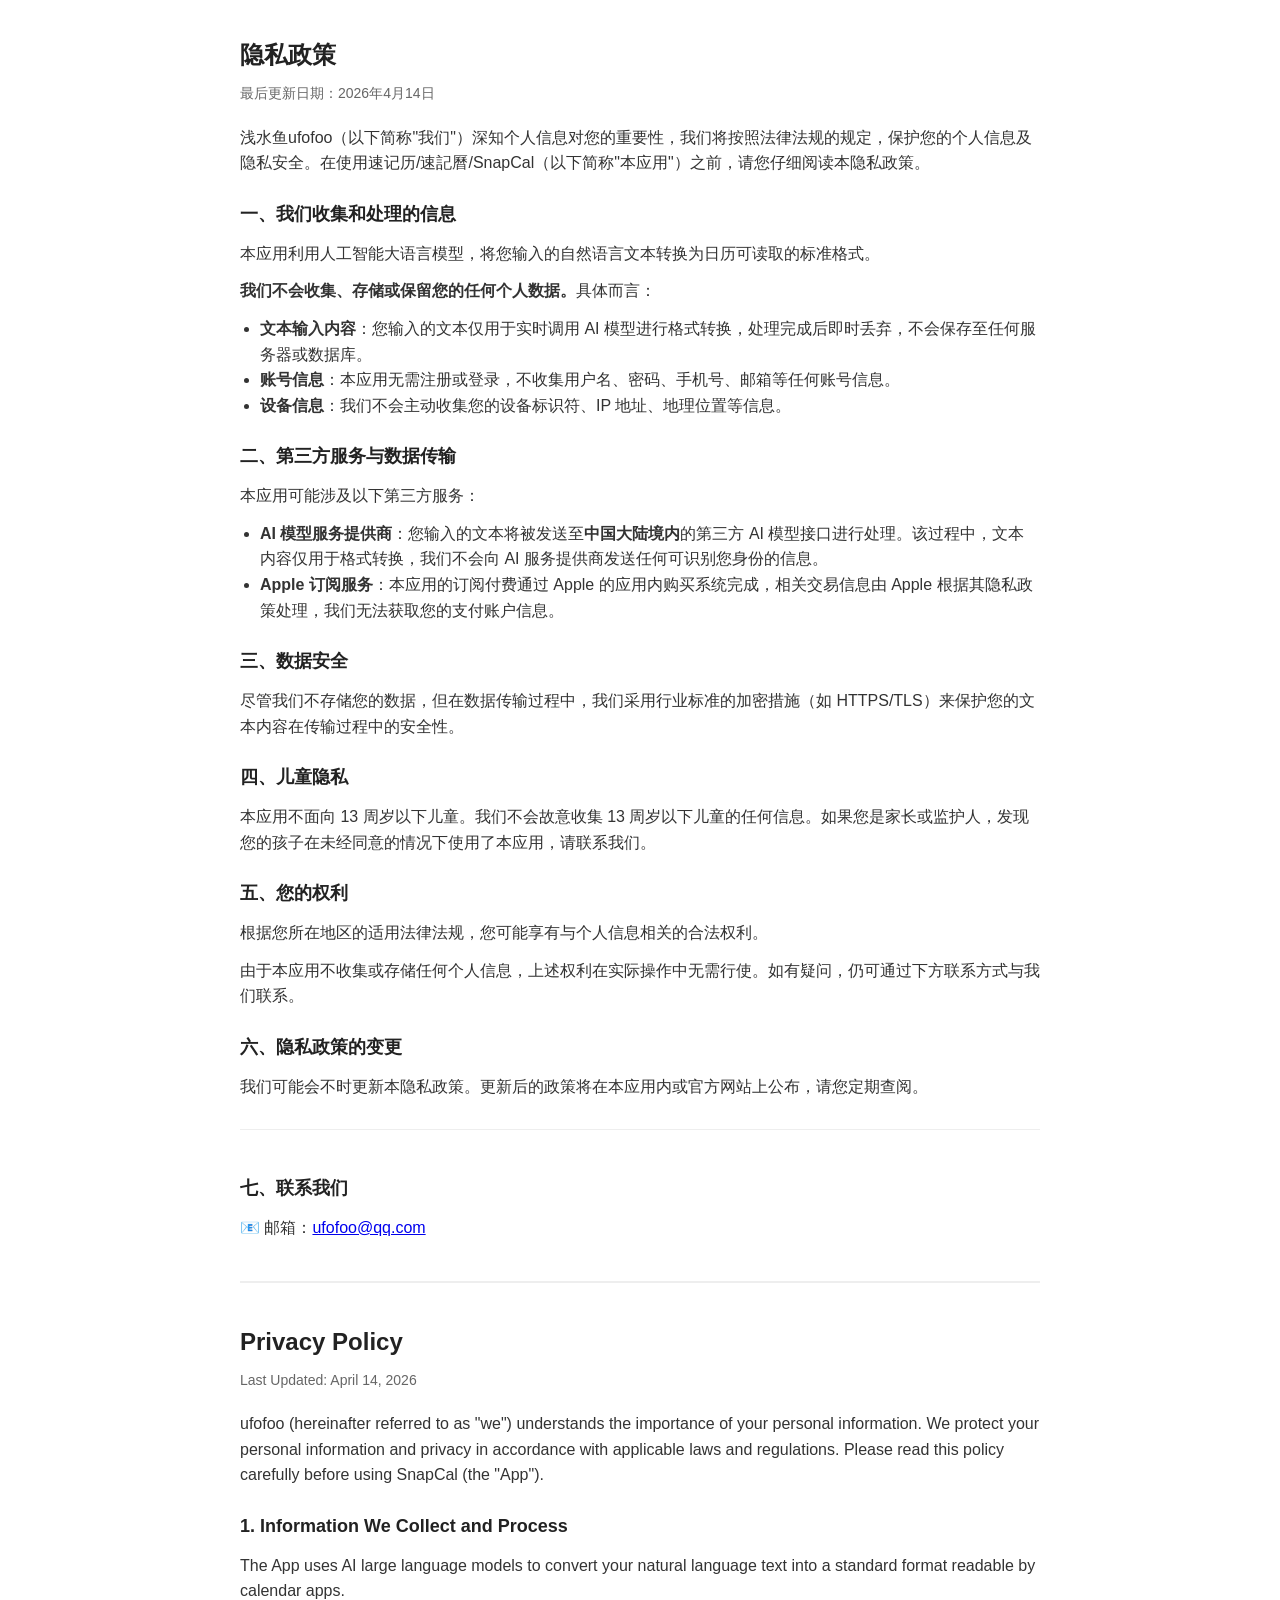
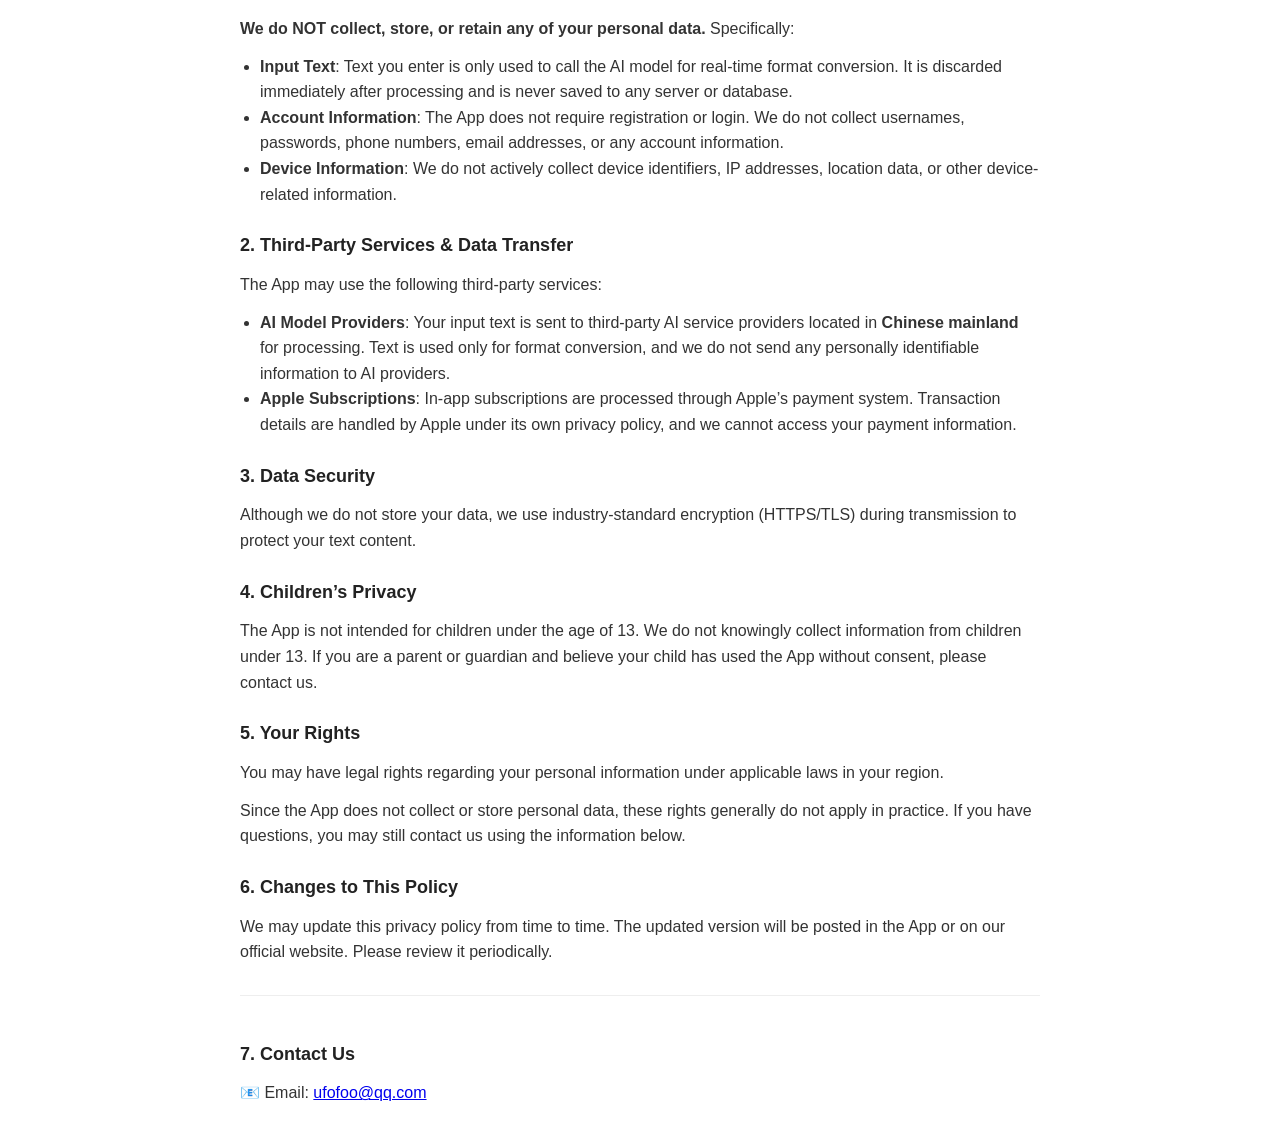
==== commit 73852c2c: "Update privacy.html" ====
--- a/privacy.html
+++ b/privacy.html
@@ -3,7 +3,7 @@
 <head>
 <meta charset="UTF-8">
 <meta name="viewport" content="width=device-width, initial-scale=1.0">
-<title>隐私政策 - SnapCal 速记历</title>
+<title>Privacy Policy - SnapCal</title>
 <style>
 body{font-family:-apple-system, BlinkMacSystemFont, "Segoe UI", Roboto, sans-serif; line-height:1.6; padding:20px; max-width:800px; margin:0 auto; color:#333;}
 h1,h2{color:#222; font-weight:600;}
@@ -13,10 +13,13 @@
 ul{margin:0 0 12px 20px; padding:0;}
 .update-date{color:#666; font-size:14px; margin-bottom:20px;}
 .contact{margin-top:30px; padding-top:20px; border-top:1px solid #eee;}
+.lang-divider{margin:40px 0; border-top:2px solid #eee;}
 </style>
 </head>
 
 <body>
+
+<!-- 中文版本 -->
 <h1>隐私政策</h1>
 <p class="update-date">最后更新日期：2026年4月14日</p>
 
@@ -56,5 +59,48 @@
 <p>📧 邮箱：<a href="mailto:ufofoo@qq.com">ufofoo@qq.com</a></p>
 </div>
 
+<!-- 中英文分隔线 -->
+<div class="lang-divider"></div>
+
+<!-- English Version -->
+<h1>Privacy Policy</h1>
+<p class="update-date">Last Updated: April 14, 2026</p>
+
+<p>ufofoo (hereinafter referred to as "we") understands the importance of your personal information. We protect your personal information and privacy in accordance with applicable laws and regulations. Please read this policy carefully before using SnapCal (the "App").</p>
+
+<h2>1. Information We Collect and Process</h2>
+<p>The App uses AI large language models to convert your natural language text into a standard format readable by calendar apps.</p>
+<p><strong>We do NOT collect, store, or retain any of your personal data.</strong> Specifically:</p>
+<ul>
+  <li><strong>Input Text</strong>: Text you enter is only used to call the AI model for real-time format conversion. It is discarded immediately after processing and is never saved to any server or database.</li>
+  <li><strong>Account Information</strong>: The App does not require registration or login. We do not collect usernames, passwords, phone numbers, email addresses, or any account information.</li>
+  <li><strong>Device Information</strong>: We do not actively collect device identifiers, IP addresses, location data, or other device-related information.</li>
+</ul>
+
+<h2>2. Third-Party Services & Data Transfer</h2>
+<p>The App may use the following third-party services:</p>
+<ul>
+  <li><strong>AI Model Providers</strong>: Your input text is sent to third-party AI service providers located in <strong>Chinese mainland</strong> for processing. Text is used only for format conversion, and we do not send any personally identifiable information to AI providers.</li>
+  <li><strong>Apple Subscriptions</strong>: In-app subscriptions are processed through Apple’s payment system. Transaction details are handled by Apple under its own privacy policy, and we cannot access your payment information.</li>
+</ul>
+
+<h2>3. Data Security</h2>
+<p>Although we do not store your data, we use industry-standard encryption (HTTPS/TLS) during transmission to protect your text content.</p>
+
+<h2>4. Children’s Privacy</h2>
+<p>The App is not intended for children under the age of 13. We do not knowingly collect information from children under 13. If you are a parent or guardian and believe your child has used the App without consent, please contact us.</p>
+
+<h2>5. Your Rights</h2>
+<p>You may have legal rights regarding your personal information under applicable laws in your region.</p>
+<p>Since the App does not collect or store personal data, these rights generally do not apply in practice. If you have questions, you may still contact us using the information below.</p>
+
+<h2>6. Changes to This Policy</h2>
+<p>We may update this privacy policy from time to time. The updated version will be posted in the App or on our official website. Please review it periodically.</p>
+
+<div class="contact">
+<h2>7. Contact Us</h2>
+<p>📧 Email: <a href="mailto:ufofoo@qq.com">ufofoo@qq.com</a></p>
+</div>
+
 </body>
 </html>
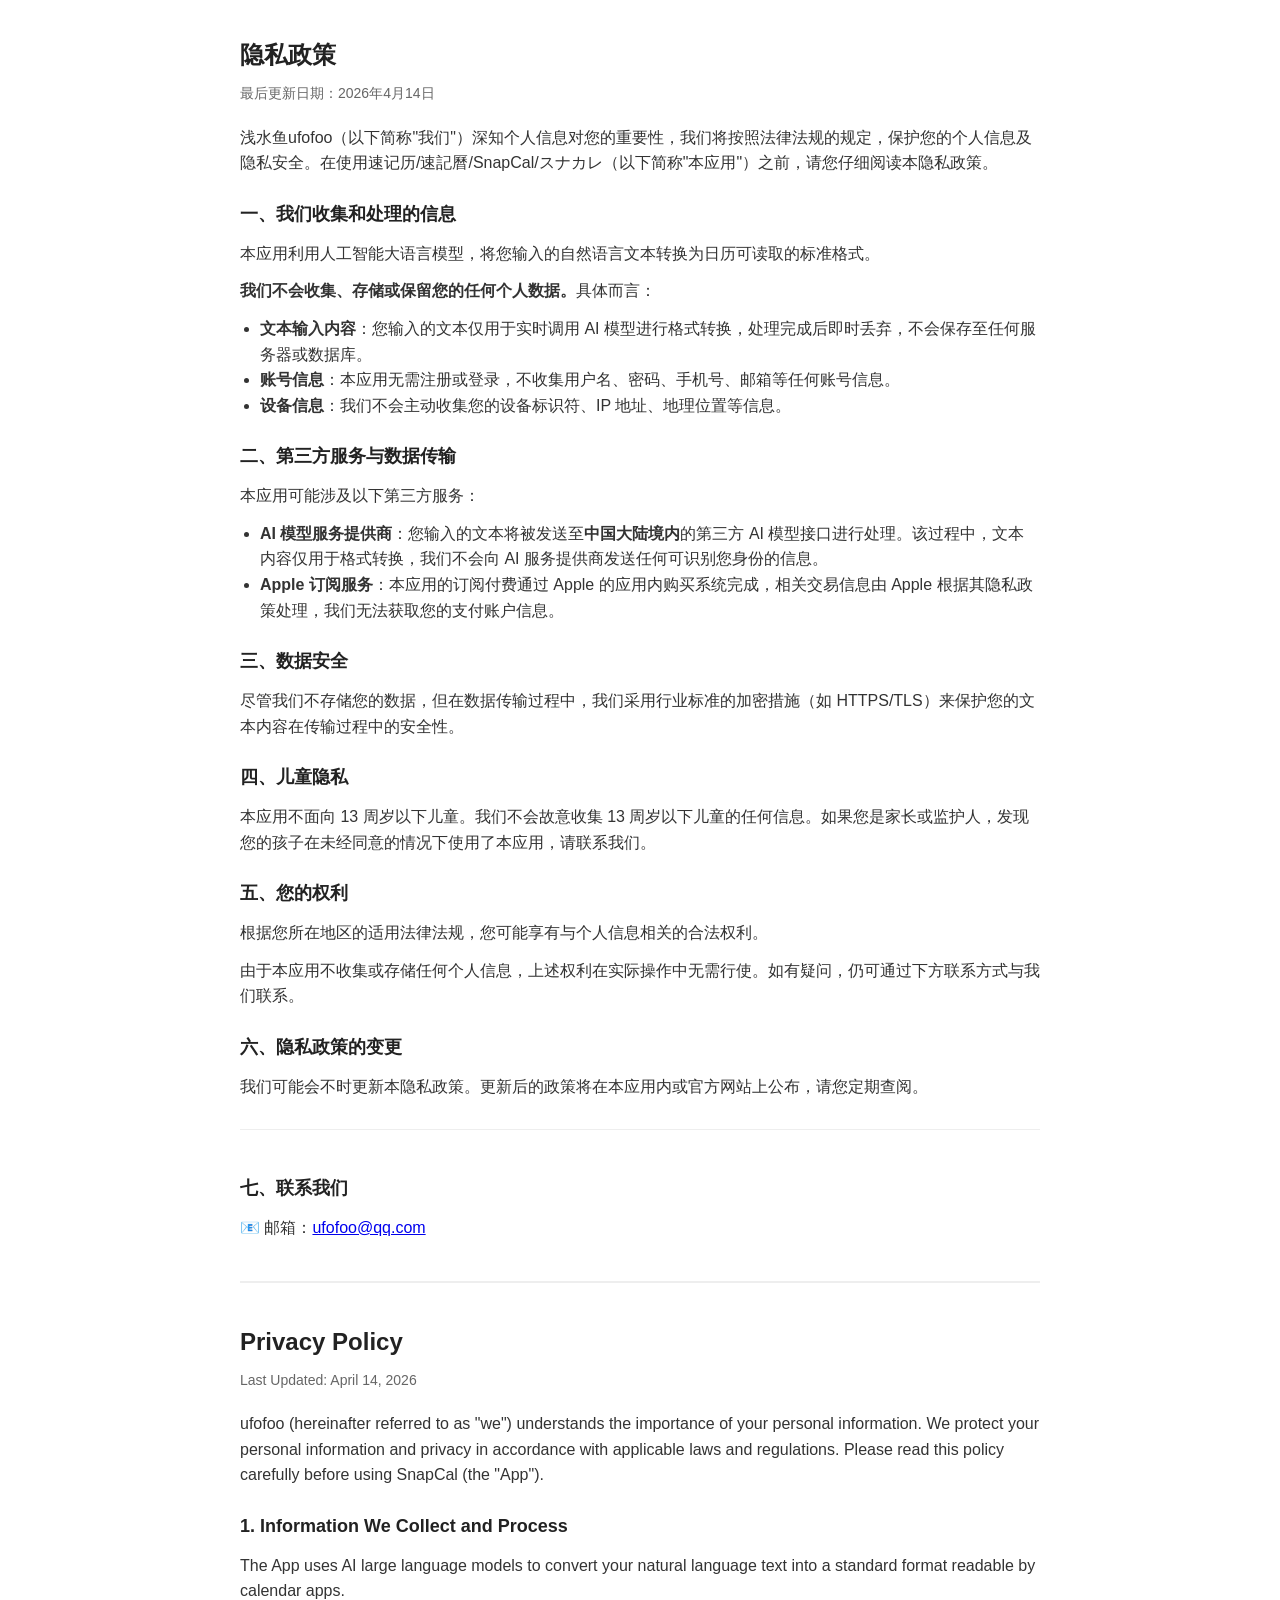
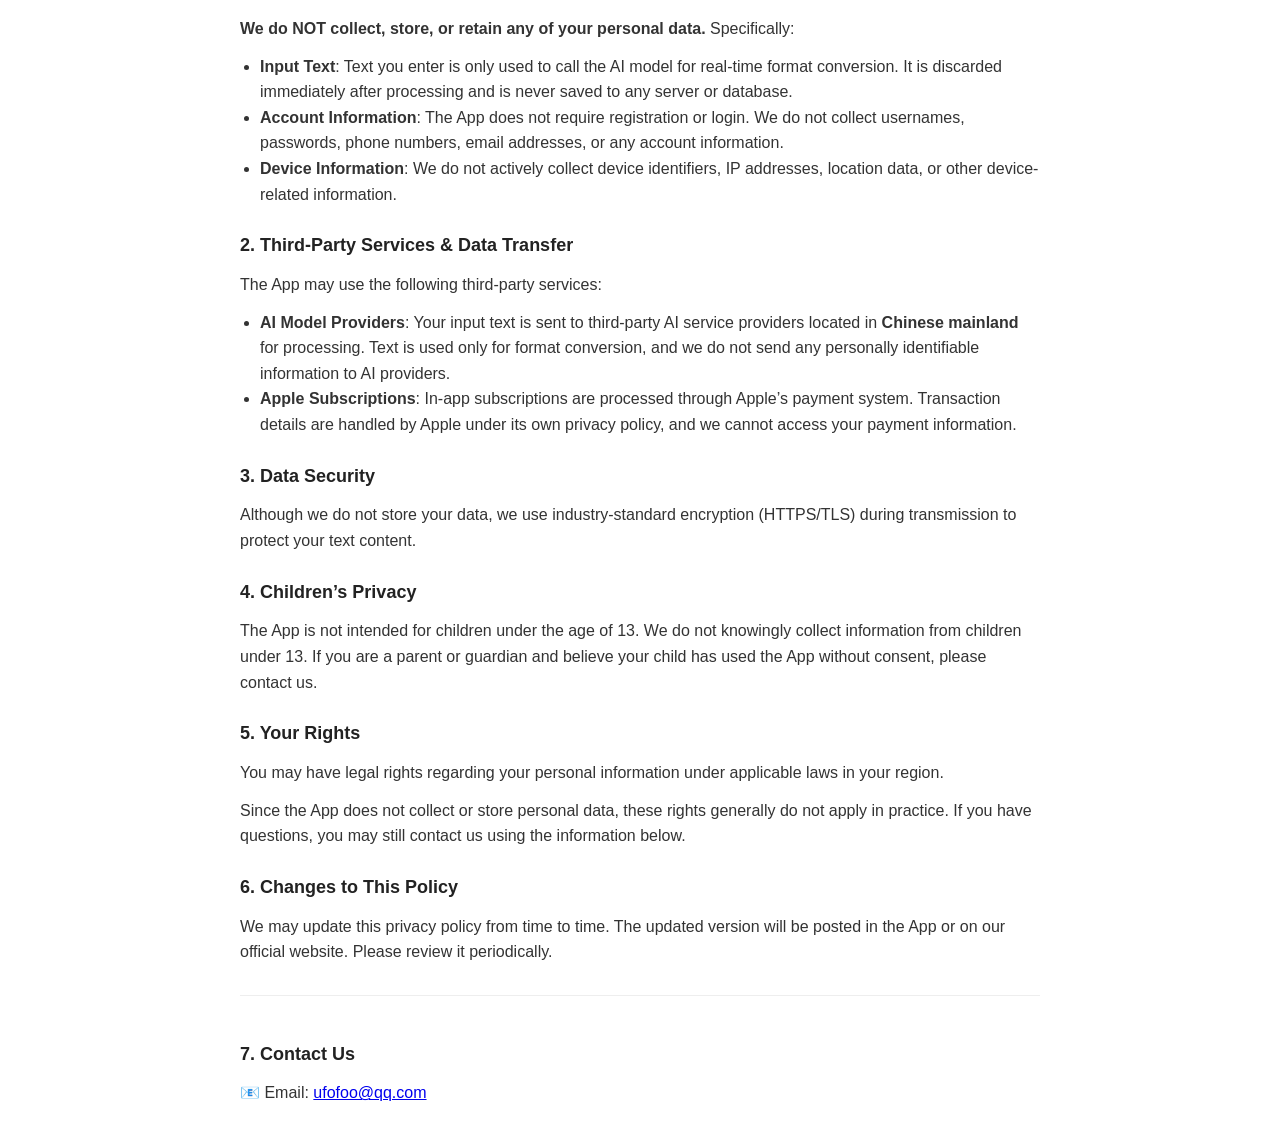
==== commit 3a960d70: "Update privacy.html" ====
--- a/privacy.html
+++ b/privacy.html
@@ -23,7 +23,7 @@
 <h1>隐私政策</h1>
 <p class="update-date">最后更新日期：2026年4月14日</p>
 
-<p>浅水鱼ufofoo（以下简称"我们"）深知个人信息对您的重要性，我们将按照法律法规的规定，保护您的个人信息及隐私安全。在使用速记历/速記曆/SnapCal（以下简称"本应用"）之前，请您仔细阅读本隐私政策。</p>
+<p>浅水鱼ufofoo（以下简称"我们"）深知个人信息对您的重要性，我们将按照法律法规的规定，保护您的个人信息及隐私安全。在使用速记历/速記曆/SnapCal/スナカレ（以下简称"本应用"）之前，请您仔细阅读本隐私政策。</p>
 
 <h2>一、我们收集和处理的信息</h2>
 <p>本应用利用人工智能大语言模型，将您输入的自然语言文本转换为日历可读取的标准格式。</p>
